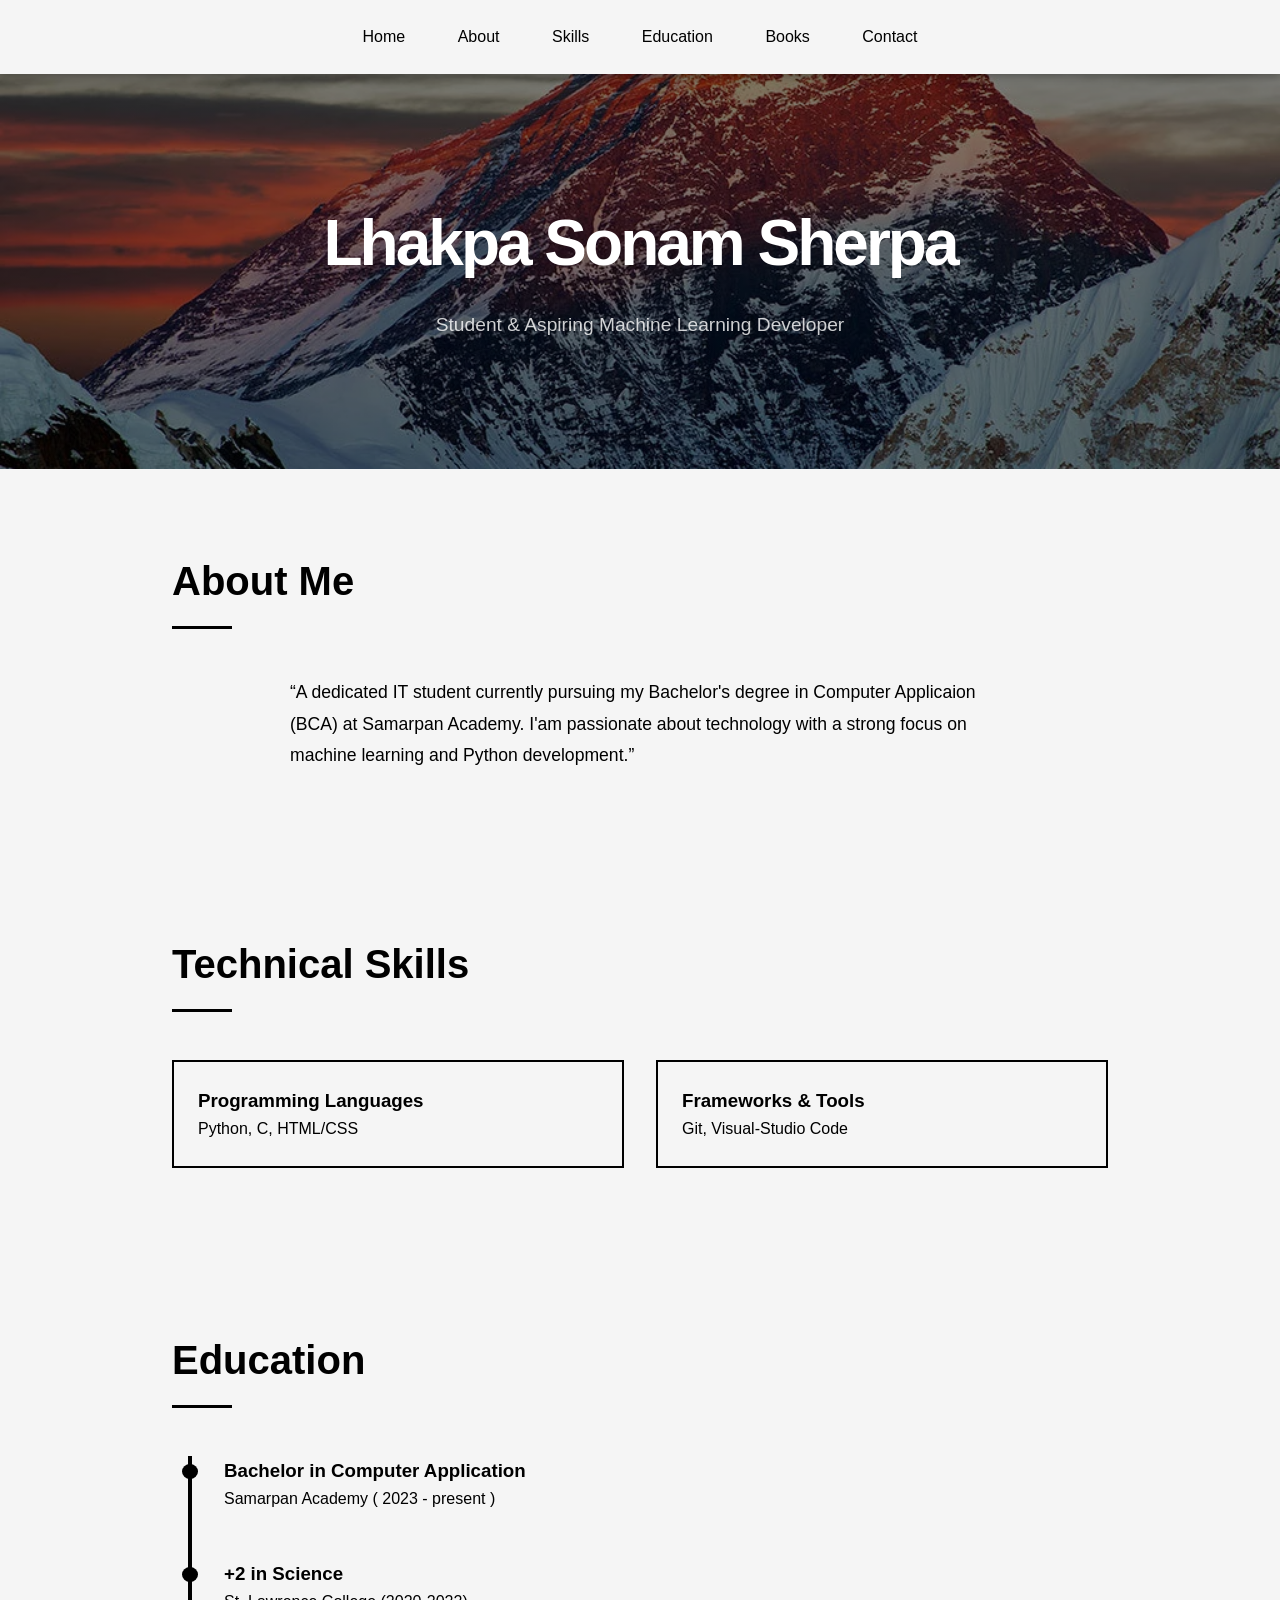
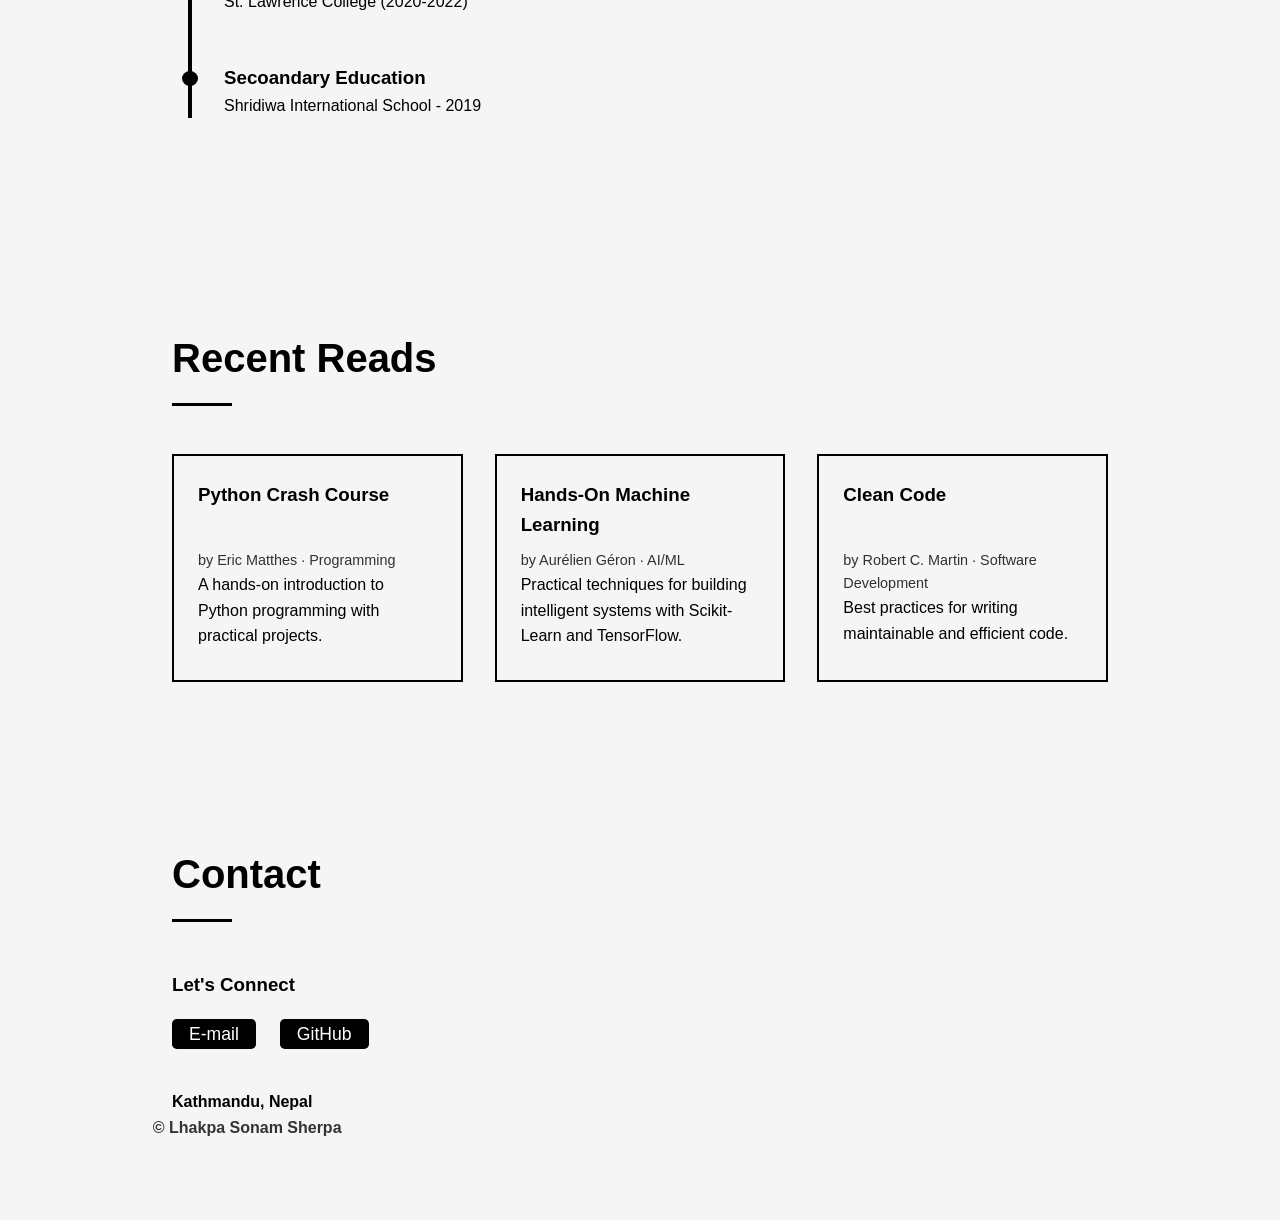
==== index.html @ a72ed304 "Update index.html" ====
<!DOCTYPE html>
<html lang="en">
<head>
    <meta charset="UTF-8">
    <meta name="viewport" content="width=device-width, initial-scale=1.0">
    <title>Lhakpa Sonam Sherpa | Portfolio</title>
    <link rel="stylesheet" href="style.css">
</head>
<body>
    <nav class="nav">
        <a href="#home">Home</a>
        <a href="#about">About</a>
        <a href="#skills">Skills</a>
        <a href="#education">Education</a>
        <a href="#books">Books</a>
        <a href="#contact">Contact</a>
    </nav>

    <section id="home" class="hero">
        <h1>Lhakpa Sonam Sherpa</h1>
        <p>Student & Aspiring Machine Learning Developer</p>
    </section>

    <section id="about" class="section">
        <h2>About Me</h2>
        <div class="about-content">
            <p><q>A dedicated IT student currently pursuing my Bachelor's degree in Computer Applicaion (BCA) at <a href="">Samarpan Academy</a>. 
                I'am passionate about technology with a strong focus on machine learning and Python development.</q></p>
        </div>
    </section>

    <section id="skills" class="section">
        <h2>Technical Skills</h2>
        <div class="skills-grid">
            <div class="skill-item">
                <h3>Programming Languages</h3>
                <p>Python, C, HTML/CSS</p>
            </div>
            <div class="skill-item">
                <h3>Frameworks & Tools</h3>
                <p>Git, Visual-Studio Code</p>
            </div>
        </div>
    </section>

    <section id="education" class="section">
        <h2>Education</h2>
        <div class="timeline">
            <div class="timeline-item">
                <h3>Bachelor in Computer Application</h3>
                <p>Samarpan Academy ( 2023 - present )</p>
            </div>
            <div class="timeline-item">
                <h3>+2 in Science</h3>
                <p>St. Lawrence College (2020-2022)</p>
            </div>
            <div class="timeline-item">
                <h3>Secoandary Education</h3>
                <p>Shridiwa International School - 2019</p>
            </div>
        </div>
    </section>
    <section id="books" class="section">
        <h2>Recent Reads</h2>
        <div class="books-grid">
            <div class="book-item">
                <div class="heading">
                    <h3>Python Crash Course</h3>
                </div>
                <p class="book-meta">by Eric Matthes · Programming</p>
                <p>A hands-on introduction to Python programming with practical projects.</p>
            </div>
            <div class="book-item">
                    <div class="heading">
                        <h3>Hands-On Machine Learning</h3>
                    </div>
                    <p class="book-meta">by Aurélien Géron · AI/ML</p>
                    <p>Practical techniques for building intelligent systems with Scikit-Learn and TensorFlow.</p>
            </div>
            <div class="book-item">
                    <div class="heading">
                        <h3>Clean Code</h3>
                    </div>
                    <p class="book-meta">by Robert C. Martin · Software Development</p>
                    <p>Best practices for writing maintainable and efficient code.</p>
            </div>
        </div>
    </section>    

    <section id="contact" class="section">
        <h2>Contact</h2>
        <h3>Let's Connect</h3>
        <div class="contact-info">
            <a href="mailto:soamsrp.653@gmail.com">E-mail</a>
            <a href="https://github.com/Lhakpa-Sonam-Sherpa" target="_blank">GitHub</a>
        </div>
        <p><b>Kathmandu, Nepal</b></p>
        
        <p class="copyright"><b>&copy Lhakpa Sonam Sherpa</b></p>
    </section>
</body>
</html>
---- style.css ----
* {
    margin: 0;
    padding: 0;
    box-sizing: border-box;
    font-family: 'Segoe UI', sans-serif;
}

html {
    scroll-behavior: smooth;
}

body {
    background: whitesmoke;
    color: black;
    line-height: 1.6;
}

/* Navigation */
.nav {
    position: fixed;
    top: 0;
    width: 100%;
    background: whitesmoke;
    padding: 1.5rem;
    text-align: center;
    box-shadow: 0 2px 8px rgba(0,0,0,0.3);
    z-index: 100;
}

.nav a {
    color: black;
    text-decoration: none;
    margin: 0 1.5rem;
    position: relative;
    font-weight: 500;
}

.nav a::after {
    content: '';
    position: absolute;
    width: 0;
    height: 2px;
    background: black;
    bottom: -5px;
    left: 0;
    transition: width 0.3s ease;
}

.nav a:hover::after {
    width: 100%;
}

/* Hero Section */
.hero {
    background-image: linear-gradient(rgba(0, 0, 0, 0.5), rgba(0, 0, 0, 0.5)), url("images/everestwithoutwatermark.webp");
    background-size: cover;
    background-repeat: no-repeat;
    background-position: center;
    color: white;
    text-shadow: 0 0 4px 2rem black;
    text-align: center;
    padding: 12rem 2rem 8rem;
    position: relative;
}

.hero h1 {
    font-size: 4rem;
    letter-spacing: -3px;
    margin-bottom: 1rem;
    animation: fadeIn 1s ease-out;
}

.hero p {
    font-size: 1.2rem;
    opacity: 0.8;
    
    max-width: 600px;
    margin: 0 auto;
}

/* Section Common Styles */
.section {
    padding: 5rem 2rem;
    max-width: 1000px;
    margin: 0 auto;
}

.section h2 {
    font-size: 2.5rem;
    margin-bottom: 3rem;
    position: relative;
    padding-bottom: 1rem;
}

.section h2::after {
    content: '';
    position: absolute;
    width: 60px;
    height: 3px;
    background: black;
    bottom: 0;
    left: 0;
}

/* About Section */
.about-content {
    display: grid;
    place-items: center;
    font-size: 1.1rem;
    line-height: 1.8;
    max-width: 100%;
}

.about-content p{
    text-align: left;
    max-width: 700px;
}
.about-content a{
    text-decoration: none;
    font-size: 1.2erm;
    color: black;
    transition: color .4s ease-in;
}
.about-content a:hover{
    text-decoration: underline;
    color: red;
}
.about-content a:active{
    color: brown;
    font-size: 1rem;
    font-weight: bold;
}

/* Skills Grid */
.skills-grid {
    display: grid;
    grid-template-columns: repeat(auto-fit, minmax(250px, 1fr));
    gap: 2rem;
    margin-top: 2rem;
}

.skill-item {
    padding: 1.5rem;
    border: 2px solid black;
    transition: transform 0.3s ease;
}

.skill-item:hover {
    transform: translateY(-5px);
}

/* Education Timeline */
.timeline {
    border-left: 4px solid black;
    padding-left: 2rem;
    margin-left: 1rem;
}

.timeline-item {
    margin-bottom: 3rem;
    position: relative;
}

.timeline-item::before {
    content: '';
    position: absolute;
    width: 16px;
    height: 15px;
    background: black;
    left: -2.6rem;
    top: 0.5rem;
    border-radius: 50%;
}
/* Books Section */
.books-grid {
    display: grid;
    grid-template-columns: repeat(auto-fit, minmax(280px, 1fr));
    gap: 2rem;
    margin-top: 2rem;
}

.book-item {
    text-align: left;
    padding: 1.5rem;
    border: 2px solid black;
    position: relative;
    transition: transform 0.3s ease;
}

.book-item:hover {
    transform: translateY(-5px);
}
.book-item .heading{
    height: 30%;
    display: block;
}

.book-meta {
    margin-top: 1rem;
    font-size: 0.9rem;
    opacity: 0.8;
}


/* Contact Section */        /* Contact Section */
.contact{
    display: flex;
    justify-content: space-between;
    align-items: center;
}
        .contact-info {
            margin: 1.2rem 0 2rem 0;
            display: flex;
            align-items: flex-start;
            gap: 1.5rem;
            font-size: 1.1rem;
        }

        .contact-info a {
            display: inline-block;
            text-decoration: none;
            display: block;
            background-color: black;
            color: white;
            position: relative;
            margin-bottom: .5rem;
            padding: 0 1rem;
            border: .1rem solid transparent;
            border-radius: .3rem;
            /* transition: all .8s ease-in; */
            transition: color .5s ease;
            transition: background-color .1s linear;
            transition: border .8s ease;
        }

        .contact-info a:hover{
            background-color: white;
            color: black;
            border: .1rem solid black;
        }

        .copyright{
            color: #333;
            margin-left: -1.2rem;
        }   
/* Animations */
@keyframes fadeIn {
    from { opacity: 0; transform: translateY(20px); }
    to { opacity: 1; transform: translateY(0); }
}

/* Responsive Design */
@media (max-width: 768px) {
    .hero h1 {
        font-size: 2.5rem;
    }
    
    .nav a {
        margin: 0 0.8rem;
        font-size: 0.9rem;
    }

    .section {
        padding: 3rem 1.5rem;
    }

    .skills-grid {
        grid-template-columns: 1fr;
    }
}
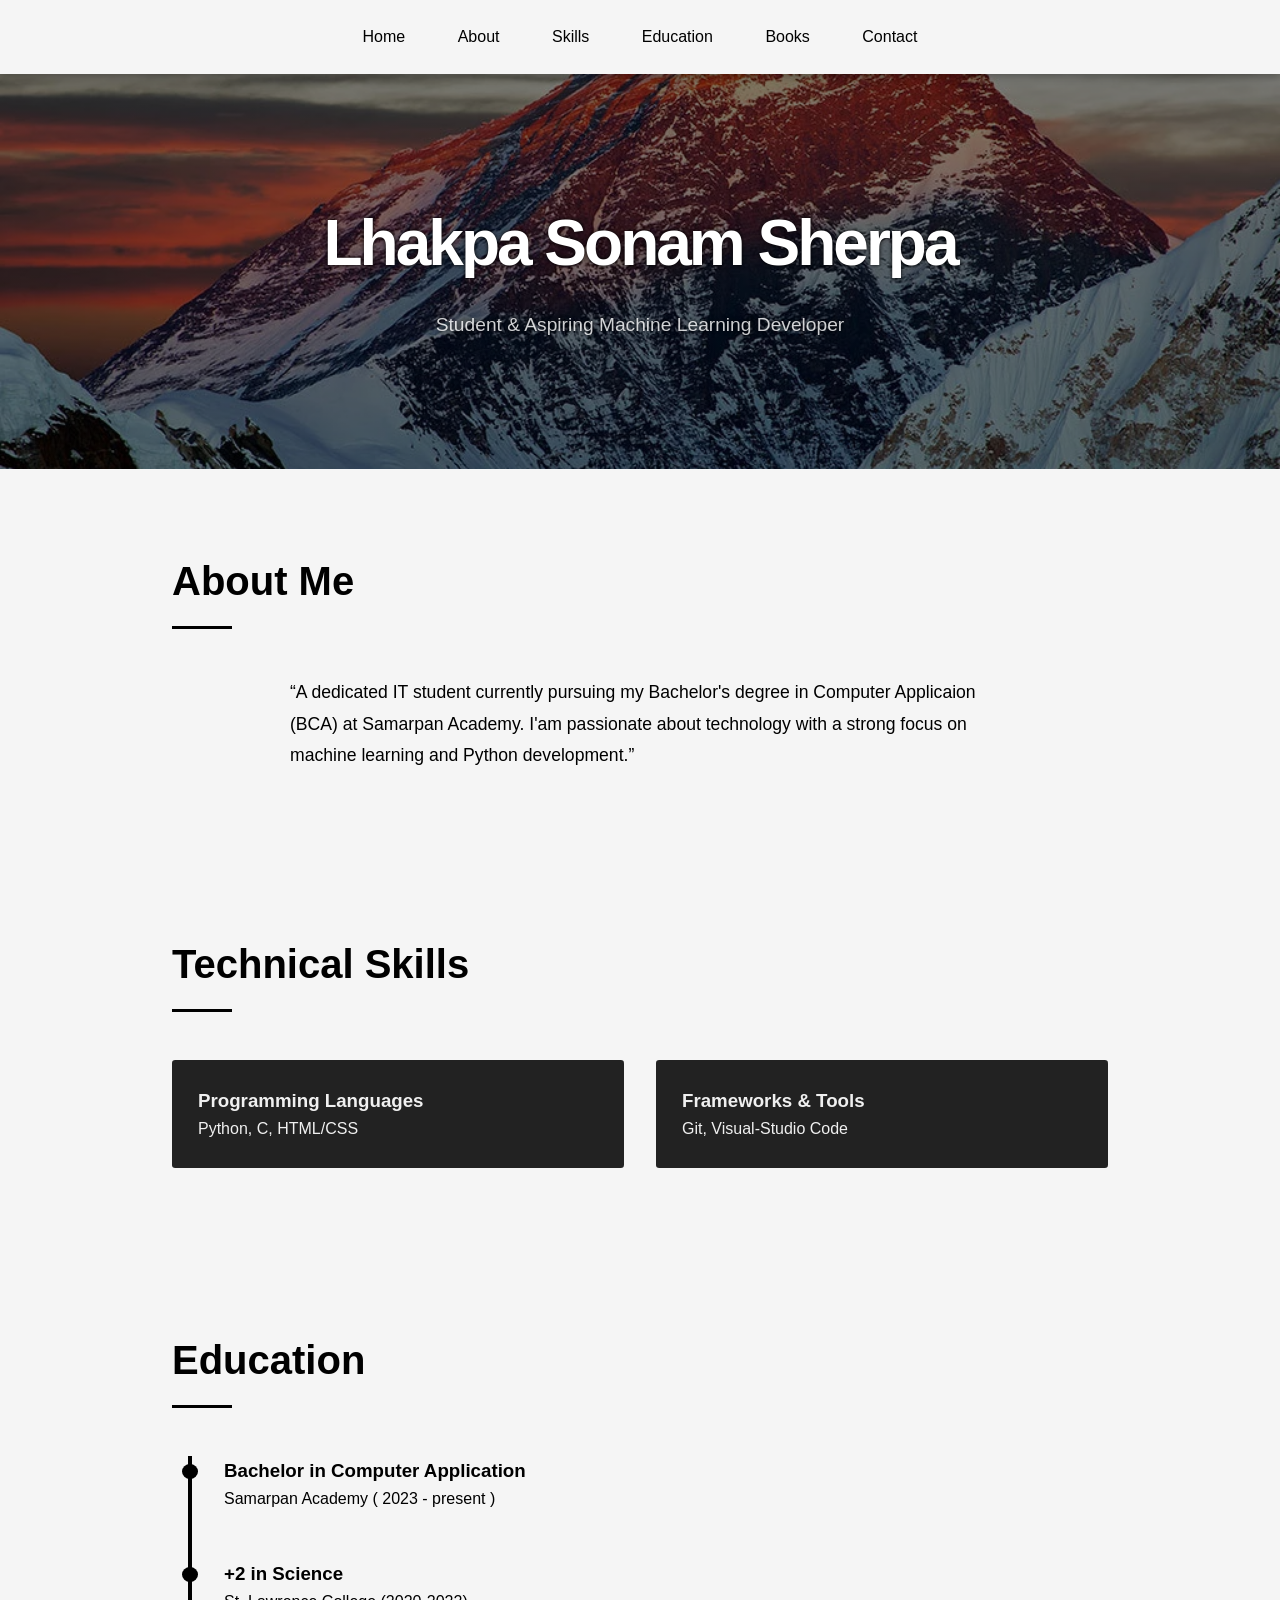
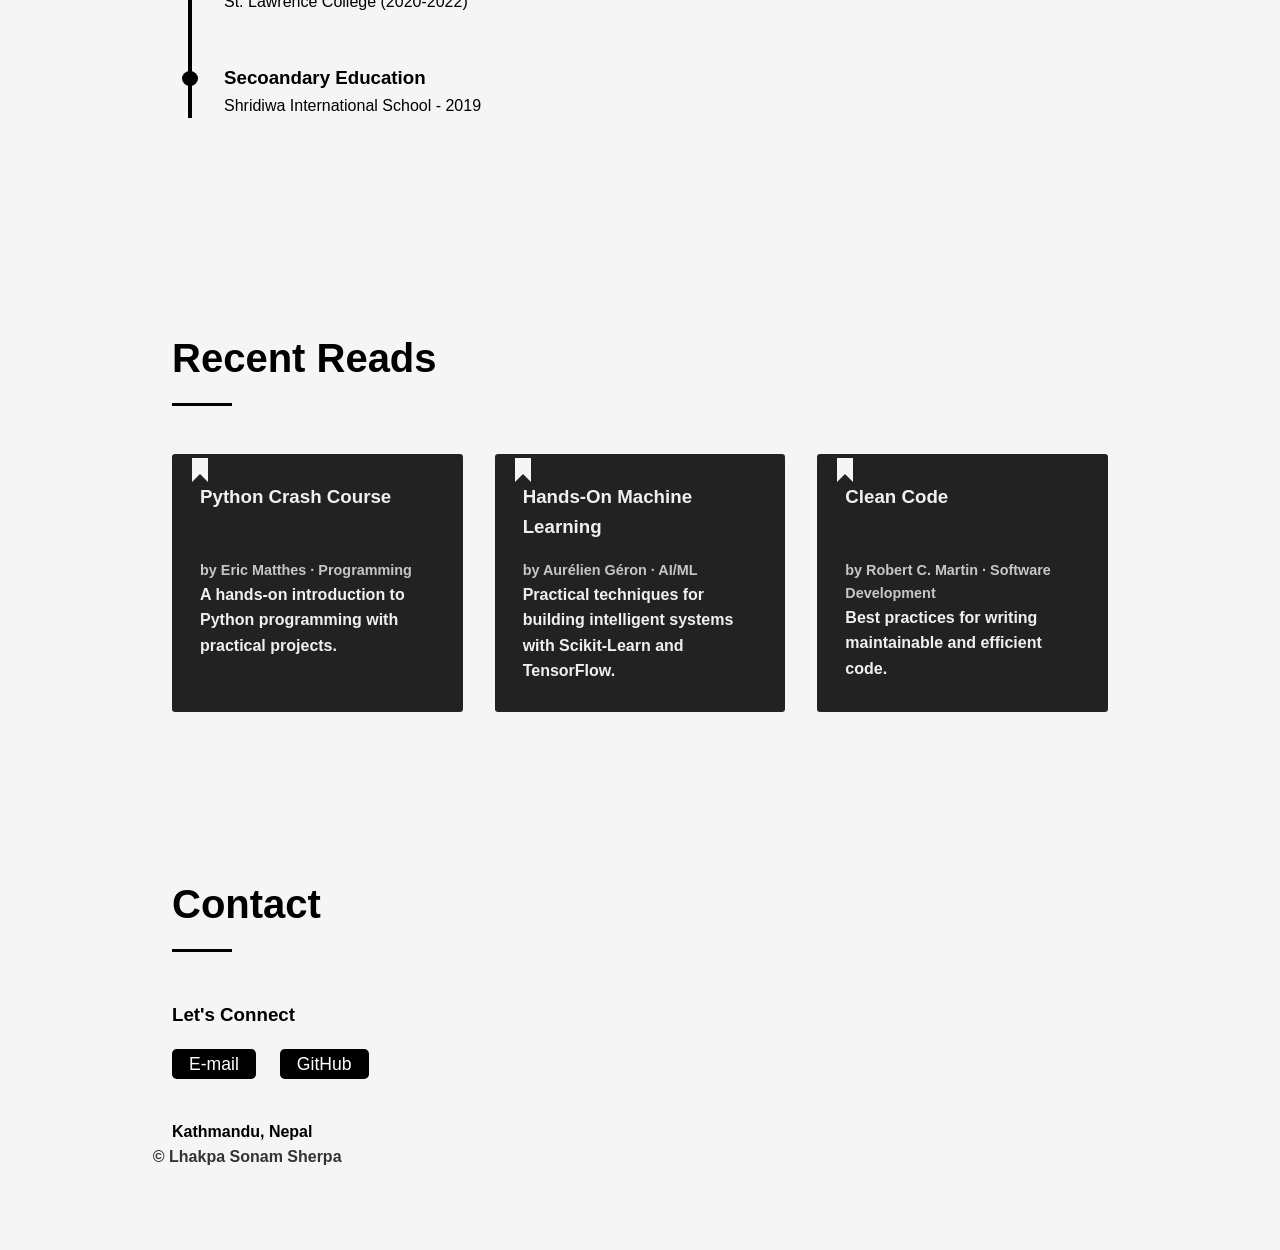
==== commit a3a51dce: "Update index.html suggestion testing of ?v=1 in css/js links for force browser to load latest versio" ====
--- a/index.html
+++ b/index.html
@@ -2,9 +2,9 @@
 <html lang="en">
 <head>
     <meta charset="UTF-8">
-    <meta name="viewport" content="width=device-width, initial-scale=1.0">
+    <meta name="viewport" content="width=device-width,  initial-scale=1.0">
     <title>Lhakpa Sonam Sherpa | Portfolio</title>
-    <link rel="stylesheet" href="style.css">
+    <link rel="stylesheet" href="style.css?v=1">
 </head>
 <body>
     <nav class="nav">
@@ -98,5 +98,7 @@
         
         <p class="copyright"><b>&copy Lhakpa Sonam Sherpa</b></p>
     </section>
+    <footer >
+    </footer>
 </body>
 </html>
--- a/style.css
+++ b/style.css
@@ -58,7 +58,7 @@
     background-repeat: no-repeat;
     background-position: center;
     color: white;
-    text-shadow: 0 0 4px 2rem black;
+    text-shadow: 0 0 4px black;
     text-align: center;
     padding: 12rem 2rem 8rem;
     position: relative;
@@ -127,7 +127,7 @@
     color: red;
 }
 .about-content a:active{
-    color: brown;
+    color: red;
     font-size: 1rem;
     font-weight: bold;
 }
@@ -142,7 +142,10 @@
 
 .skill-item {
     padding: 1.5rem;
-    border: 2px solid black;
+    border: 2px solid transparent;
+    background-color: #222;
+    color: #f0f0f0;
+    border-radius: .2rem;
     transition: transform 0.3s ease;
 }
 
@@ -178,22 +181,44 @@
     grid-template-columns: repeat(auto-fit, minmax(280px, 1fr));
     gap: 2rem;
     margin-top: 2rem;
-}
+
+}
+
+
 
 .book-item {
+    color: #f0f0f0;
+    background-color: #222;
+    padding: 1.5rem;
     text-align: left;
-    padding: 1.5rem;
-    border: 2px solid black;
-    position: relative;
-    transition: transform 0.3s ease;
-}
-
+    position: relative;
+    background-size: cover;
+    background-repeat: no-repeat;
+    background-position: center;
+    border: 4px solid transparent;
+    border-radius: .2rem;
+    transition: transform, 0.5s ease;
+}
+.book-item::after{
+    content: "";
+    position: absolute;
+    left: 1rem;
+    top: 0;
+    border-top: 1rem solid whitesmoke;
+    border-right: .5rem solid whitesmoke;
+    border-bottom: .5rem solid #222;
+    border-left: .5rem solid whitesmoke;
+
+}
 .book-item:hover {
     transform: translateY(-5px);
 }
 .book-item .heading{
     height: 30%;
     display: block;
+}
+.book-item p{
+    font-weight: bold;
 }
 
 .book-meta {
@@ -255,17 +280,14 @@
     .hero h1 {
         font-size: 2.5rem;
     }
-    
-    .nav a {
-        margin: 0 0.8rem;
-        font-size: 0.9rem;
-    }
-
-    .section {
-        padding: 3rem 1.5rem;
-    }
-
-    .skills-grid {
+    .skills-grid, .books-grid {
         grid-template-columns: 1fr;
     }
-}
+        .nav a {
+        margin: 0 0.5rem;
+        font-size: 0.8rem;
+    }
+        .section {
+        padding: 2rem 1rem;
+    }
+}
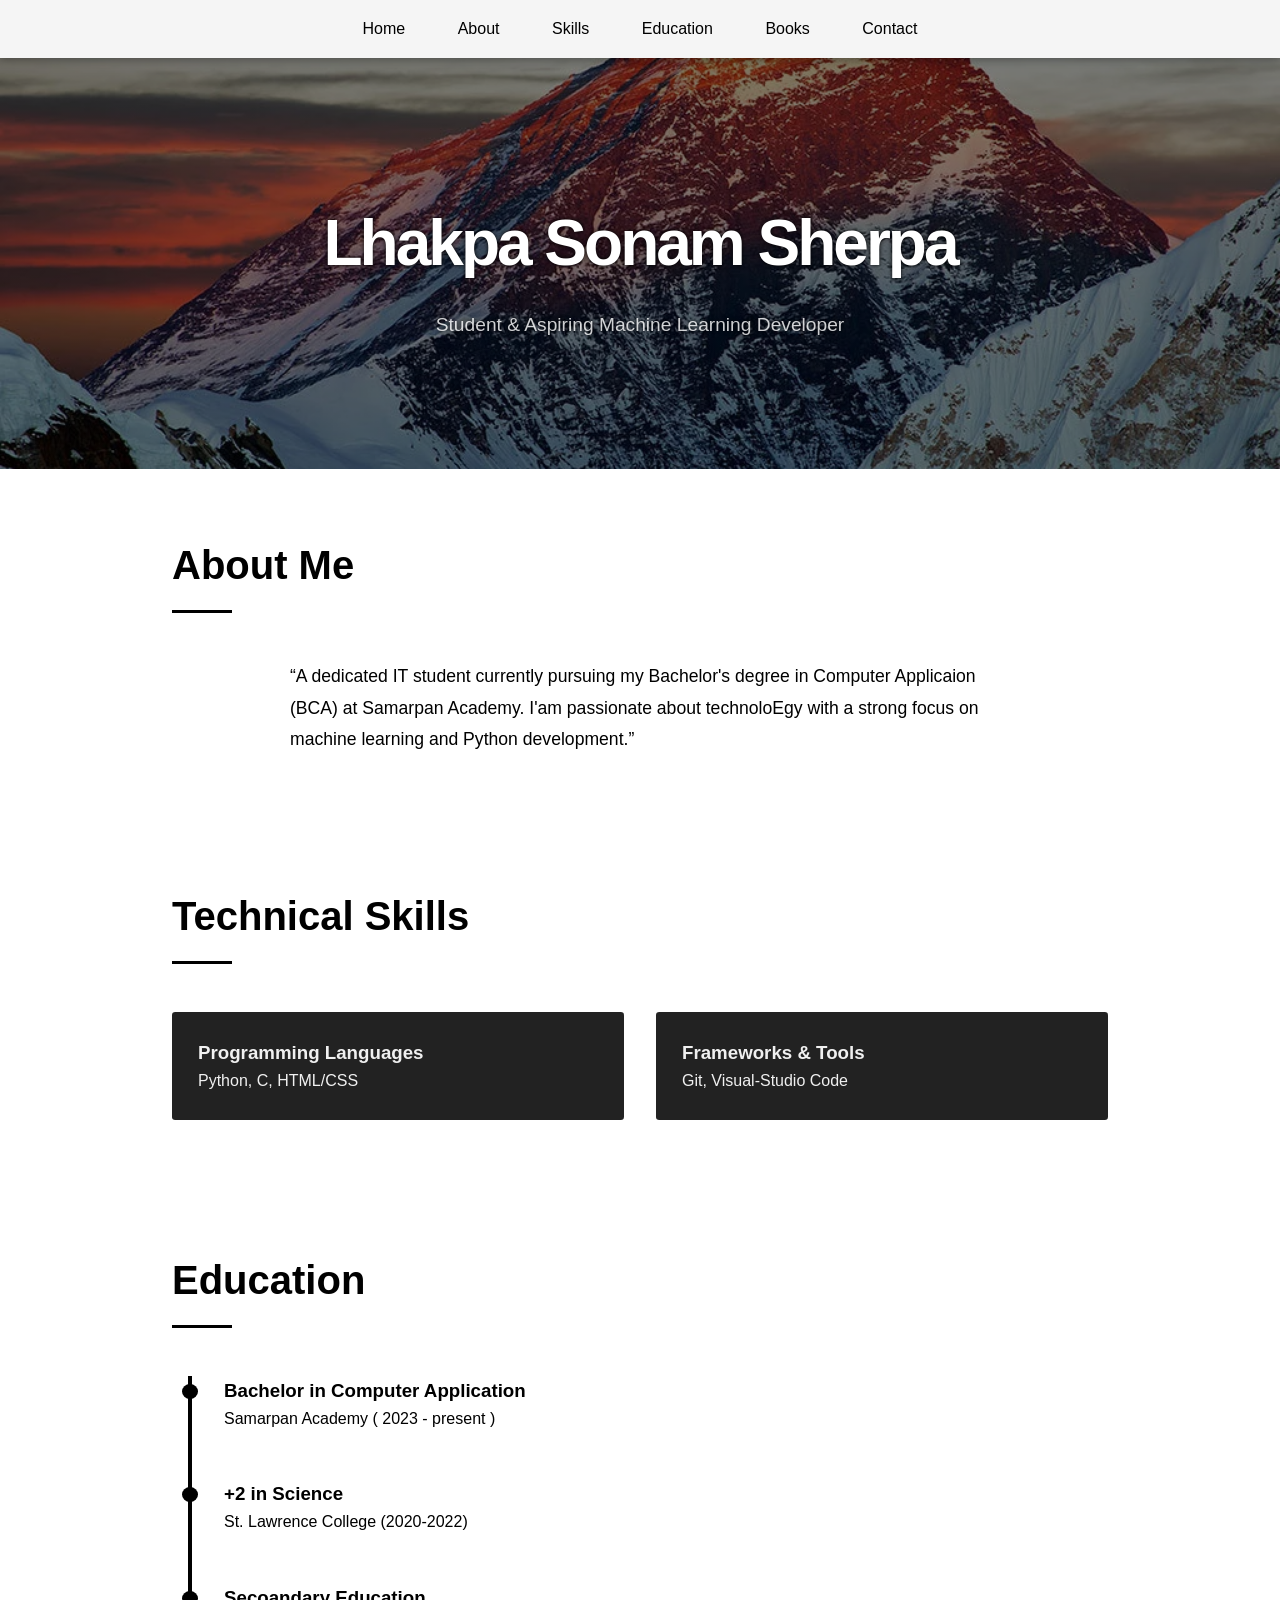
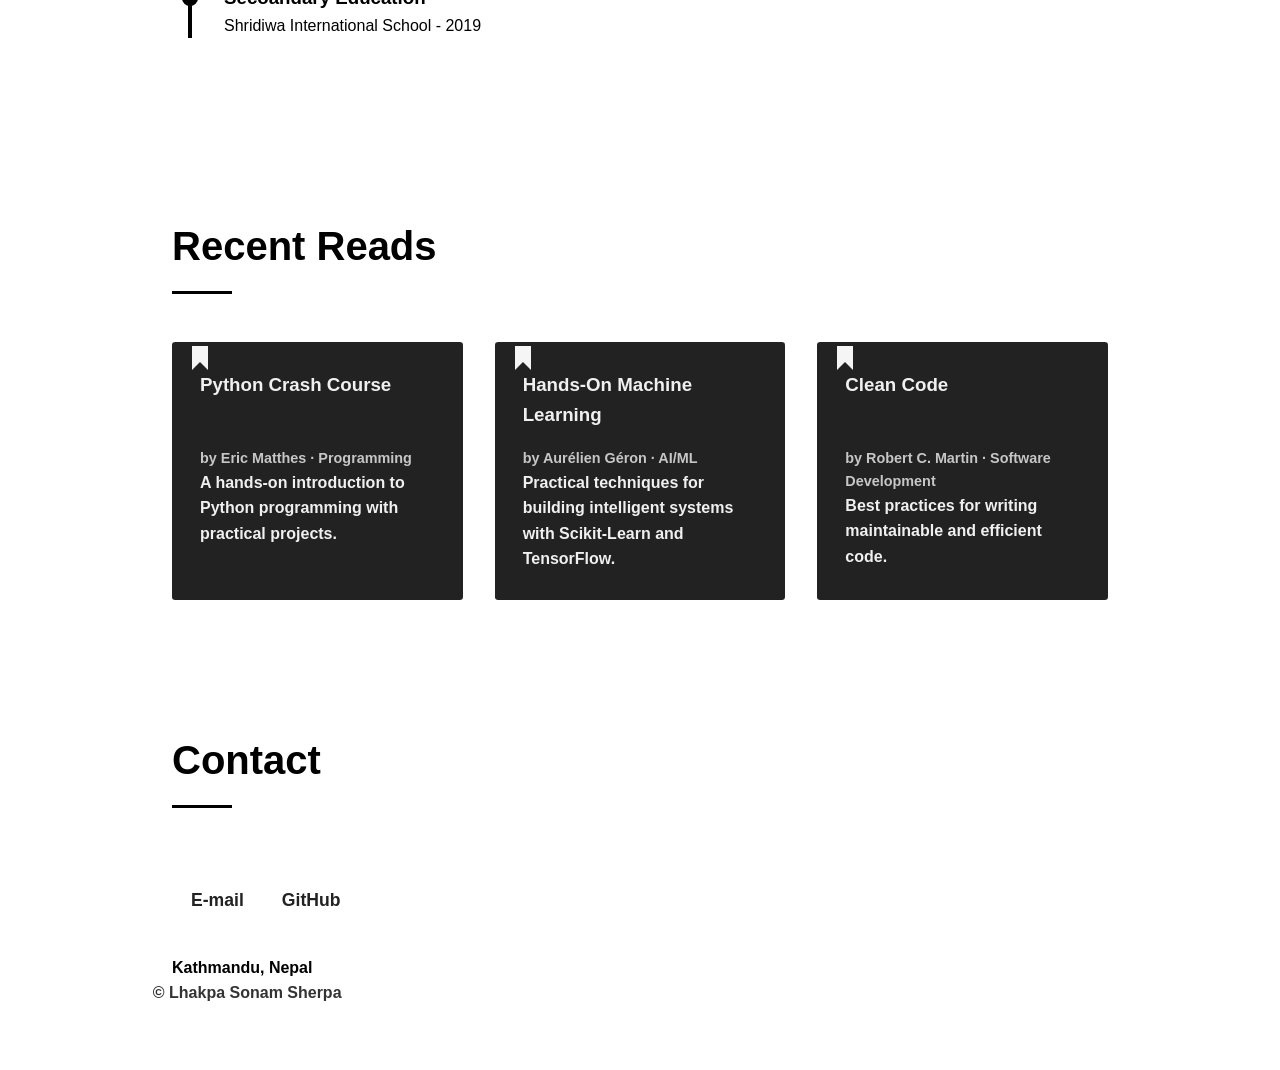
==== commit 8b5b9ab7: "Update index.html added some essential metatags for better search results and SEO reaasons" ====
--- a/index.html
+++ b/index.html
@@ -2,9 +2,16 @@
 <html lang="en">
 <head>
     <meta charset="UTF-8">
-    <meta name="viewport" content="width=device-width,  initial-scale=1.0">
+    <meta name="viewport" content="width=device-width, initial-scale=1.0">
     <title>Lhakpa Sonam Sherpa | Portfolio</title>
-    <link rel="stylesheet" href="style.css?v=1">
+    <meta name="description" content="A minimal portfolio design.">
+    <meta name="robots" content="index,follow">
+    <meta name="author" content="Lhakpa Sonam Sherpa">
+    <meta name="copyright" content="2025 Lhakpa Sonam Sherpa">
+    <meta name="keywords" content="portfolio, web developer, css animation, simple design, minima design, frontend developer">
+    <meta name="rating" content="general">
+    <meta name="distribution" content="global">
+    <link rel="stylesheet" href="style.css">
 </head>
 <body>
     <nav class="nav">
@@ -24,8 +31,8 @@
     <section id="about" class="section">
         <h2>About Me</h2>
         <div class="about-content">
-            <p><q>A dedicated IT student currently pursuing my Bachelor's degree in Computer Applicaion (BCA) at <a href="">Samarpan Academy</a>. 
-                I'am passionate about technology with a strong focus on machine learning and Python development.</q></p>
+            <p><q>A dedicated IT student currently pursuing my Bachelor's degree in Computer Applicaion (BCA) at <a href="https://www.tuicms.edu.np/">Samarpan Academy</a>. 
+                I'am passionate about technoloEgy with a strong focus on machine learning and Python development.</q></p>
         </div>
     </section>
 
@@ -89,16 +96,13 @@
 
     <section id="contact" class="section">
         <h2>Contact</h2>
-        <h3>Let's Connect</h3>
         <div class="contact-info">
             <a href="mailto:soamsrp.653@gmail.com">E-mail</a>
-            <a href="https://github.com/Lhakpa-Sonam-Sherpa" target="_blank">GitHub</a>
+            <a href="https://github.com/Lhakpa-Sonam-Sherpa">GitHub</a>
         </div>
         <p><b>Kathmandu, Nepal</b></p>
         
         <p class="copyright"><b>&copy Lhakpa Sonam Sherpa</b></p>
     </section>
-    <footer >
-    </footer>
 </body>
 </html>
--- a/style.css
+++ b/style.css
@@ -11,7 +11,7 @@
 }
 
 body {
-    background: whitesmoke;
+    background: white;
     color: black;
     line-height: 1.6;
 }
@@ -22,7 +22,7 @@
     top: 0;
     width: 100%;
     background: whitesmoke;
-    padding: 1.5rem;
+    padding: 1rem 0;
     text-align: center;
     box-shadow: 0 2px 8px rgba(0,0,0,0.3);
     z-index: 100;
@@ -41,10 +41,10 @@
     position: absolute;
     width: 0;
     height: 2px;
-    background: black;
     bottom: -5px;
     left: 0;
-    transition: width 0.3s ease;
+    background-image: linear-gradient(90deg in oklab, blue, red);
+    transition: width 0.5s linear;
 }
 
 .nav a:hover::after {
@@ -81,7 +81,7 @@
 
 /* Section Common Styles */
 .section {
-    padding: 5rem 2rem;
+    padding: 4rem 2rem;
     max-width: 1000px;
     margin: 0 auto;
 }
@@ -116,6 +116,7 @@
     text-align: left;
     max-width: 700px;
 }
+
 .about-content a{
     text-decoration: none;
     font-size: 1.2erm;
@@ -229,42 +230,38 @@
 
 
 /* Contact Section */        /* Contact Section */
-.contact{
+#contact{
+    width: 100%;
     display: flex;
-    justify-content: space-between;
-    align-items: center;
-}
+    flex-direction: column;
+    justify-content: flex-start;
+}
+
         .contact-info {
             margin: 1.2rem 0 2rem 0;
             display: flex;
             align-items: flex-start;
-            gap: 1.5rem;
             font-size: 1.1rem;
         }
 
-        .contact-info a {
-            display: inline-block;
+        .contact-info a{
+            color: #222;
+            margin: 10px;
+            padding: 0 .5rem;
+            font-weight: bold;
+            text-align: center;
+            margin-bottom: .5rem;
             text-decoration: none;
-            display: block;
-            background-color: black;
-            color: white;
-            position: relative;
-            margin-bottom: .5rem;
-            padding: 0 1rem;
+            border-radius: .5rem;
             border: .1rem solid transparent;
-            border-radius: .3rem;
-            /* transition: all .8s ease-in; */
-            transition: color .5s ease;
-            transition: background-color .1s linear;
-            transition: border .8s ease;
+            transition: border.7s;
         }
-
-        .contact-info a:hover{
-            background-color: white;
-            color: black;
+        .contact-info a:hover:after{
+            opacity: 1;
+        }
+        .contact-info a:hover{ 
             border: .1rem solid black;
         }
-
         .copyright{
             color: #333;
             margin-left: -1.2rem;
@@ -280,14 +277,33 @@
     .hero h1 {
         font-size: 2.5rem;
     }
+    
+    .nav a {
+        margin: 0 0.8rem;
+        font-size: 0.9rem;
+    }
+
+    .section {
+        padding: 3rem 1.5rem;
+    }
+
+    .skills-grid {
+        grid-template-columns: 1fr;
+    }
+}
+@media (max-width: 768px) {
+    .nav a {
+        margin: 0 0.5rem;
+        font-size: 0.8rem;
+    }
+}
+@media (max-width: 768px) {
     .skills-grid, .books-grid {
         grid-template-columns: 1fr;
     }
-        .nav a {
-        margin: 0 0.5rem;
-        font-size: 0.8rem;
-    }
-        .section {
+}
+@media (max-width: 768px) {
+    .section {
         padding: 2rem 1rem;
     }
 }
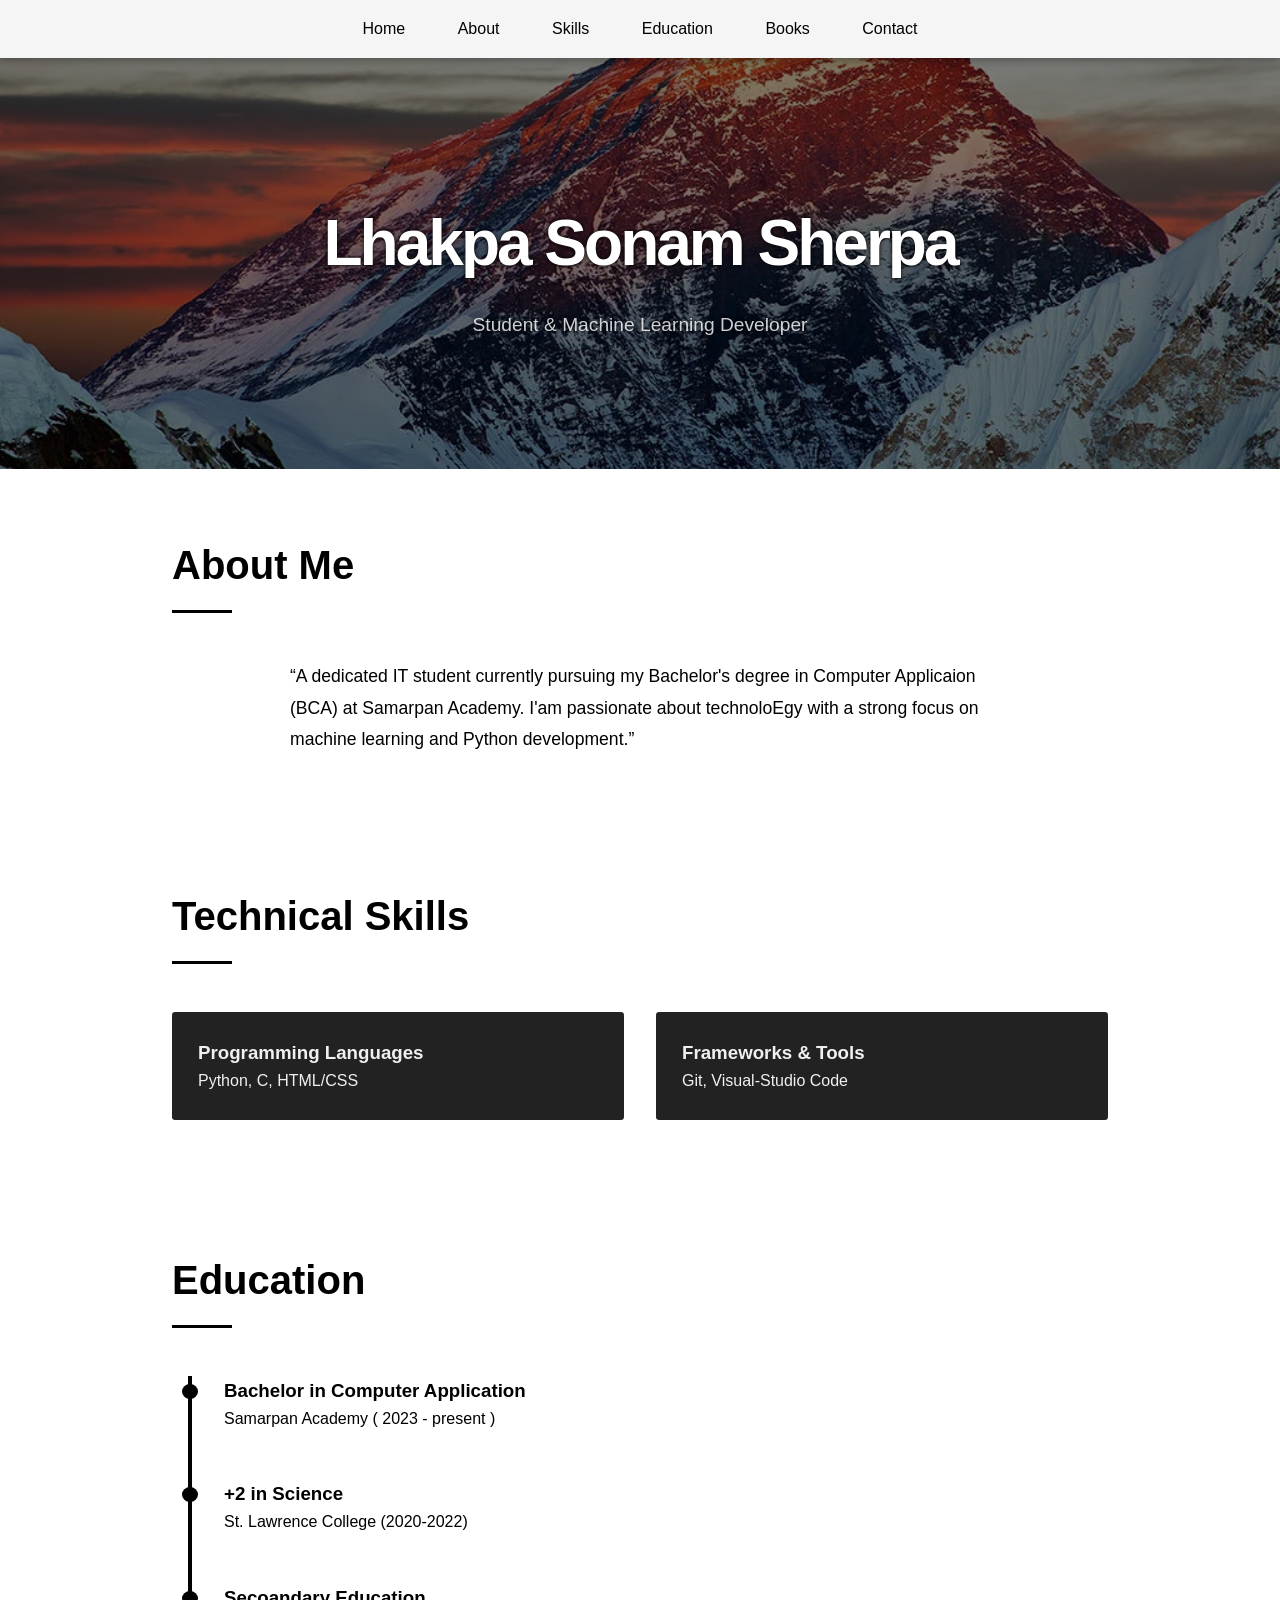
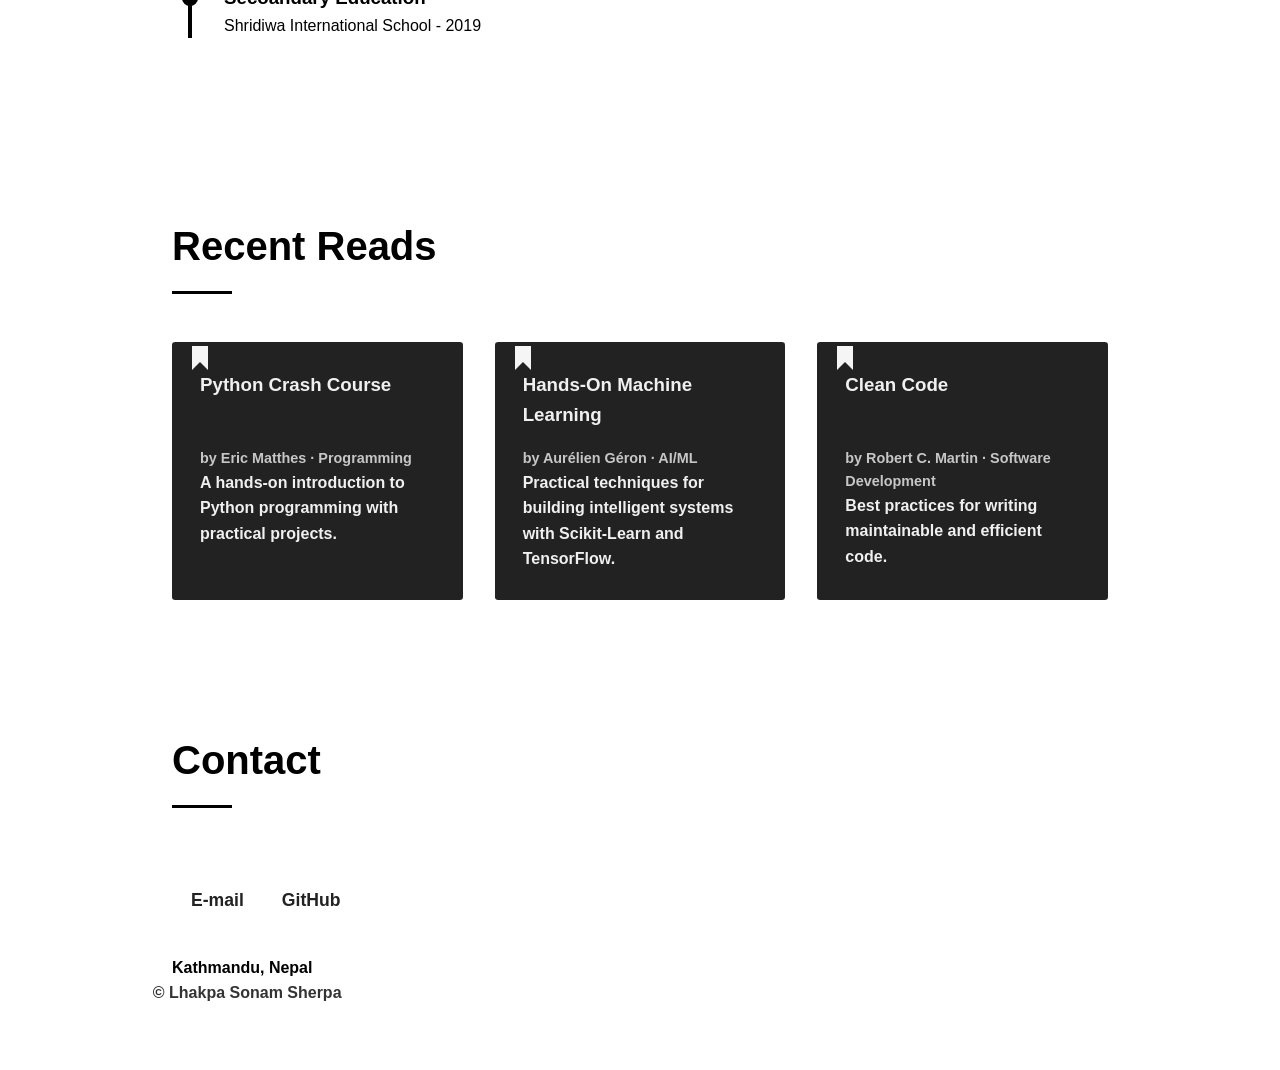
==== commit f443e441: "Update index.html" ====
--- a/index.html
+++ b/index.html
@@ -25,7 +25,7 @@
 
     <section id="home" class="hero">
         <h1>Lhakpa Sonam Sherpa</h1>
-        <p>Student & Aspiring Machine Learning Developer</p>
+        <p>Student & Machine Learning Developer</p>
     </section>
 
     <section id="about" class="section">
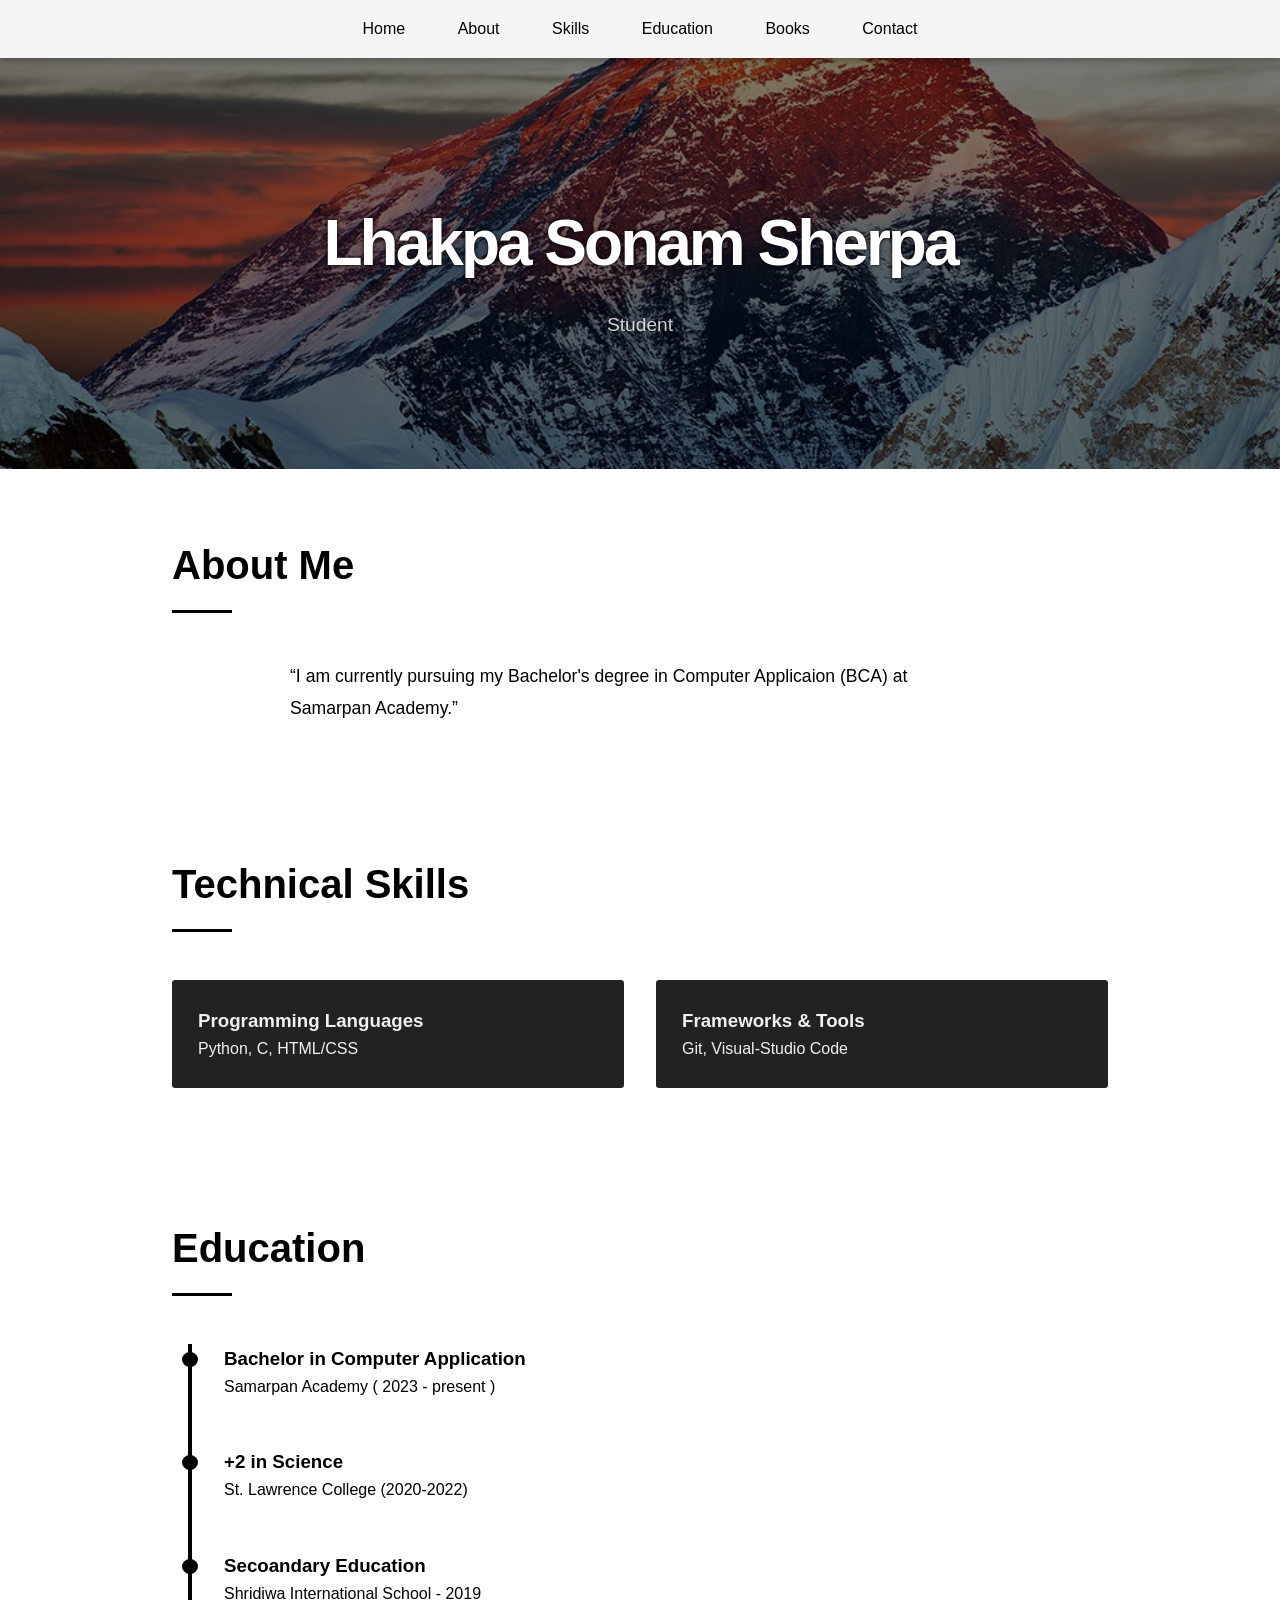
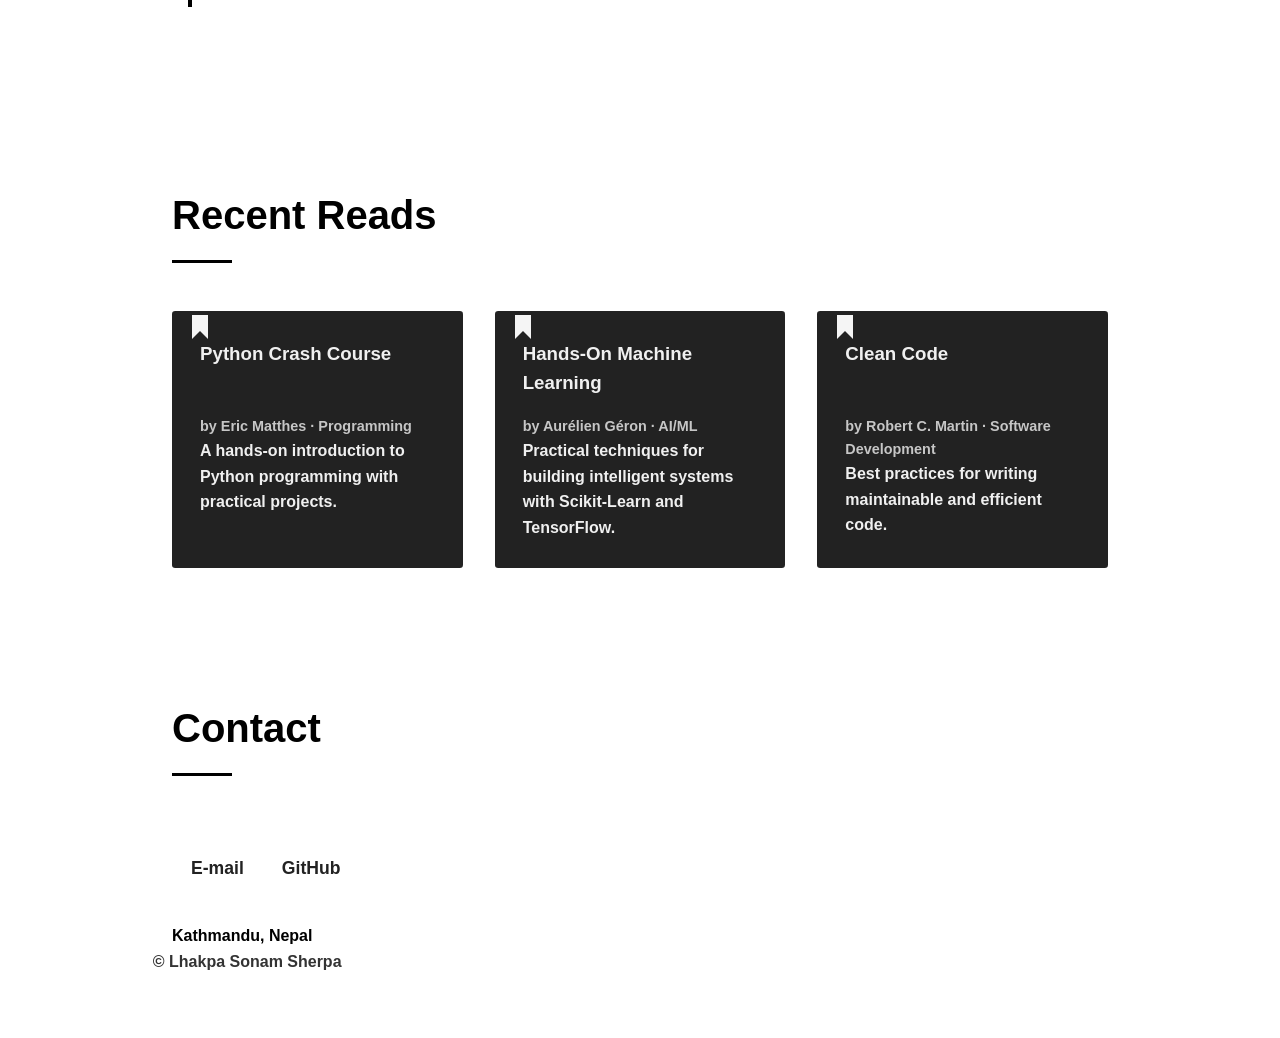
==== commit 1eda5730: "Fix and enhance portfolio content Corrected & improved content in the portfolio." ====
--- a/index.html
+++ b/index.html
@@ -25,14 +25,13 @@
 
     <section id="home" class="hero">
         <h1>Lhakpa Sonam Sherpa</h1>
-        <p>Student & Machine Learning Developer</p>
+        <p>Student</p>
     </section>
 
     <section id="about" class="section">
         <h2>About Me</h2>
         <div class="about-content">
-            <p><q>A dedicated IT student currently pursuing my Bachelor's degree in Computer Applicaion (BCA) at <a href="https://www.tuicms.edu.np/">Samarpan Academy</a>. 
-                I'am passionate about technoloEgy with a strong focus on machine learning and Python development.</q></p>
+            <p><q>I am currently pursuing my Bachelor's degree in Computer Applicaion (BCA) at <a href="https://www.tuicms.edu.np/">Samarpan Academy</a>.</q></p>
         </div>
     </section>
 
@@ -106,3 +105,4 @@
     </section>
 </body>
 </html>
+
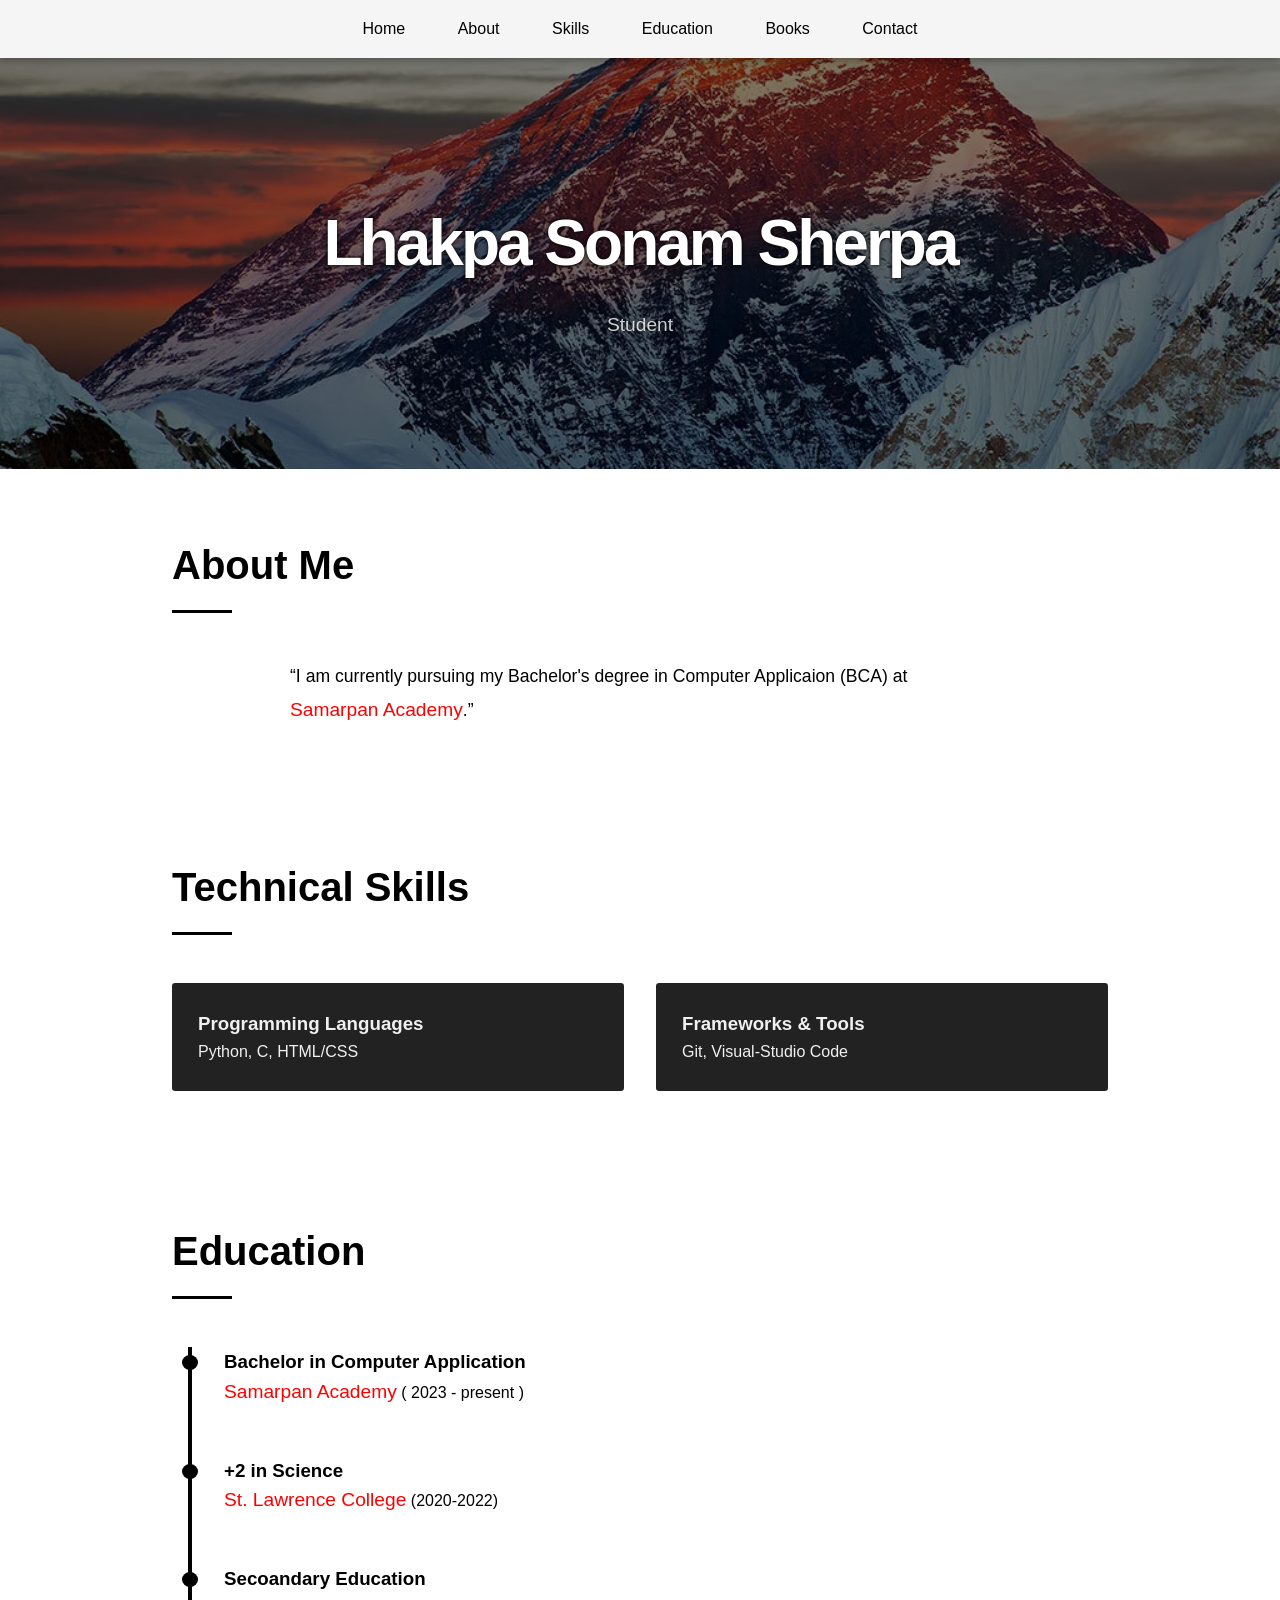
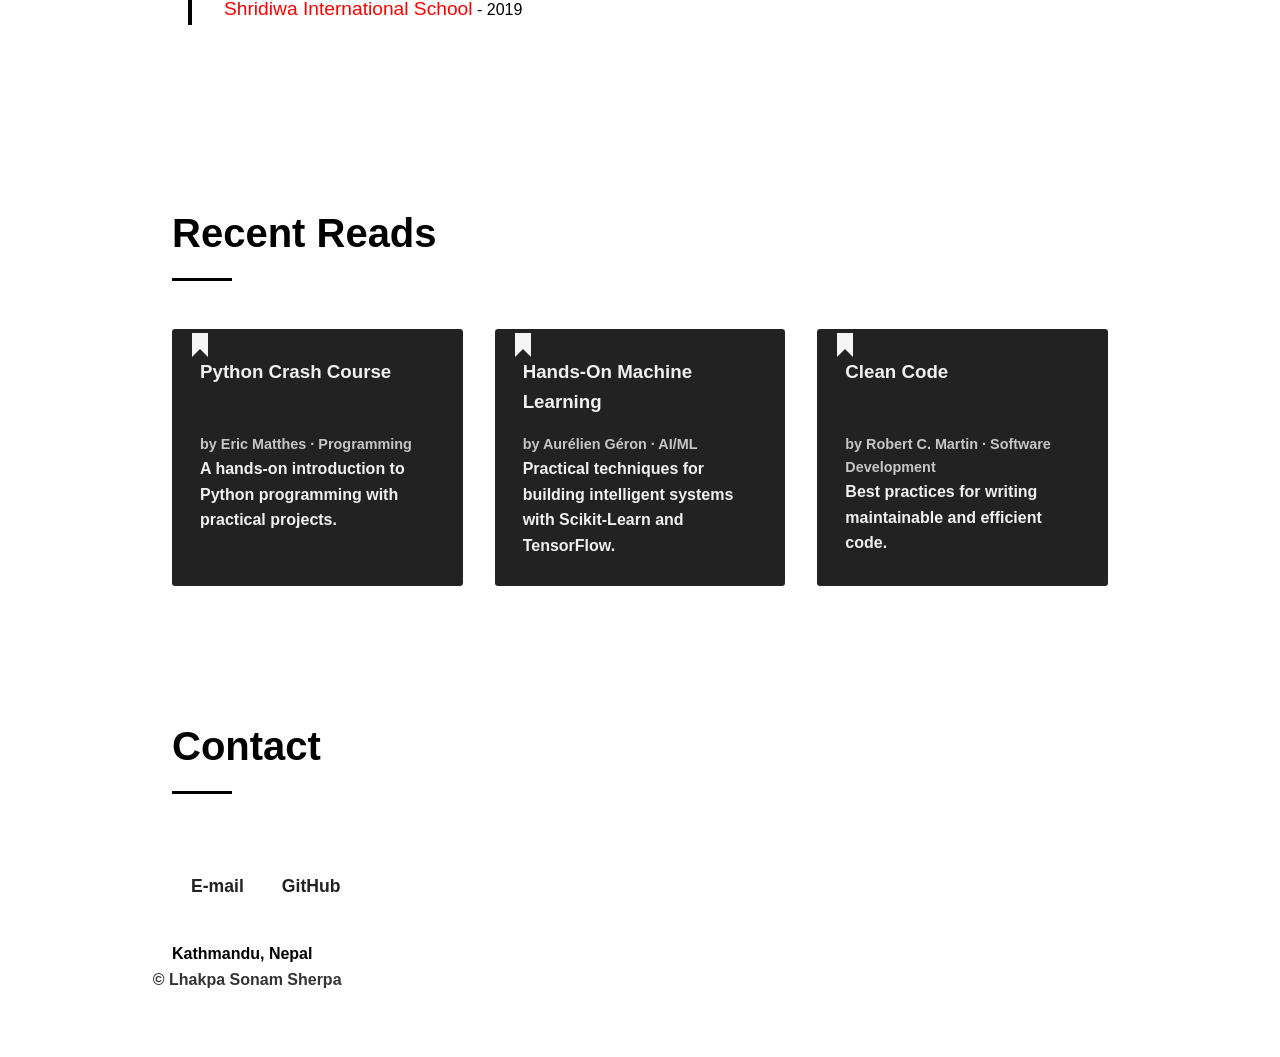
==== commit 585b4826: "updated educational institution links" ====
--- a/index.html
+++ b/index.html
@@ -54,15 +54,15 @@
         <div class="timeline">
             <div class="timeline-item">
                 <h3>Bachelor in Computer Application</h3>
-                <p>Samarpan Academy ( 2023 - present )</p>
+                <p><a href="https://www.tuicms.edu.np/">Samarpan Academy</a> ( 2023 - present )</p>
             </div>
             <div class="timeline-item">
                 <h3>+2 in Science</h3>
-                <p>St. Lawrence College (2020-2022)</p>
+                <p><a href="https://www.stlawrence.edu.np/">St. Lawrence College</a> (2020-2022)</p>
             </div>
             <div class="timeline-item">
                 <h3>Secoandary Education</h3>
-                <p>Shridiwa International School - 2019</p>
+                <p><a href="#education">Shridiwa International School</a> - 2019</p>
             </div>
         </div>
     </section>
--- a/style.css
+++ b/style.css
@@ -118,19 +118,14 @@
 }
 
 .about-content a{
-    text-decoration: none;
-    font-size: 1.2erm;
-    color: black;
-    transition: color .4s ease-in;
+    text-decoration: underline;
+    text-decoration-color: transparent;
+    font-size: 1.2rem;
+    color: red;
+    transition: text-decoration .2s ease-in;
 }
 .about-content a:hover{
-    text-decoration: underline;
-    color: red;
-}
-.about-content a:active{
-    color: red;
-    font-size: 1rem;
-    font-weight: bold;
+    text-decoration-color: red;
 }
 
 /* Skills Grid */
@@ -159,11 +154,6 @@
     border-left: 4px solid black;
     padding-left: 2rem;
     margin-left: 1rem;
-}
-
-.timeline-item {
-    margin-bottom: 3rem;
-    position: relative;
 }
 
 .timeline-item::before {
@@ -176,6 +166,23 @@
     top: 0.5rem;
     border-radius: 50%;
 }
+
+.timeline-item {
+    margin-bottom: 3rem;
+    position: relative;
+}
+
+.timeline-item a{
+    text-decoration: underline;
+    text-decoration-color: transparent;
+    font-size: 1.2rem;
+    color: red;
+    transition: text-decoration .2s ease-in;
+}
+.timeline-item a:hover{
+    text-decoration-color: red;
+}
+
 /* Books Section */
 .books-grid {
     display: grid;
@@ -307,3 +314,4 @@
         padding: 2rem 1rem;
     }
 }
+
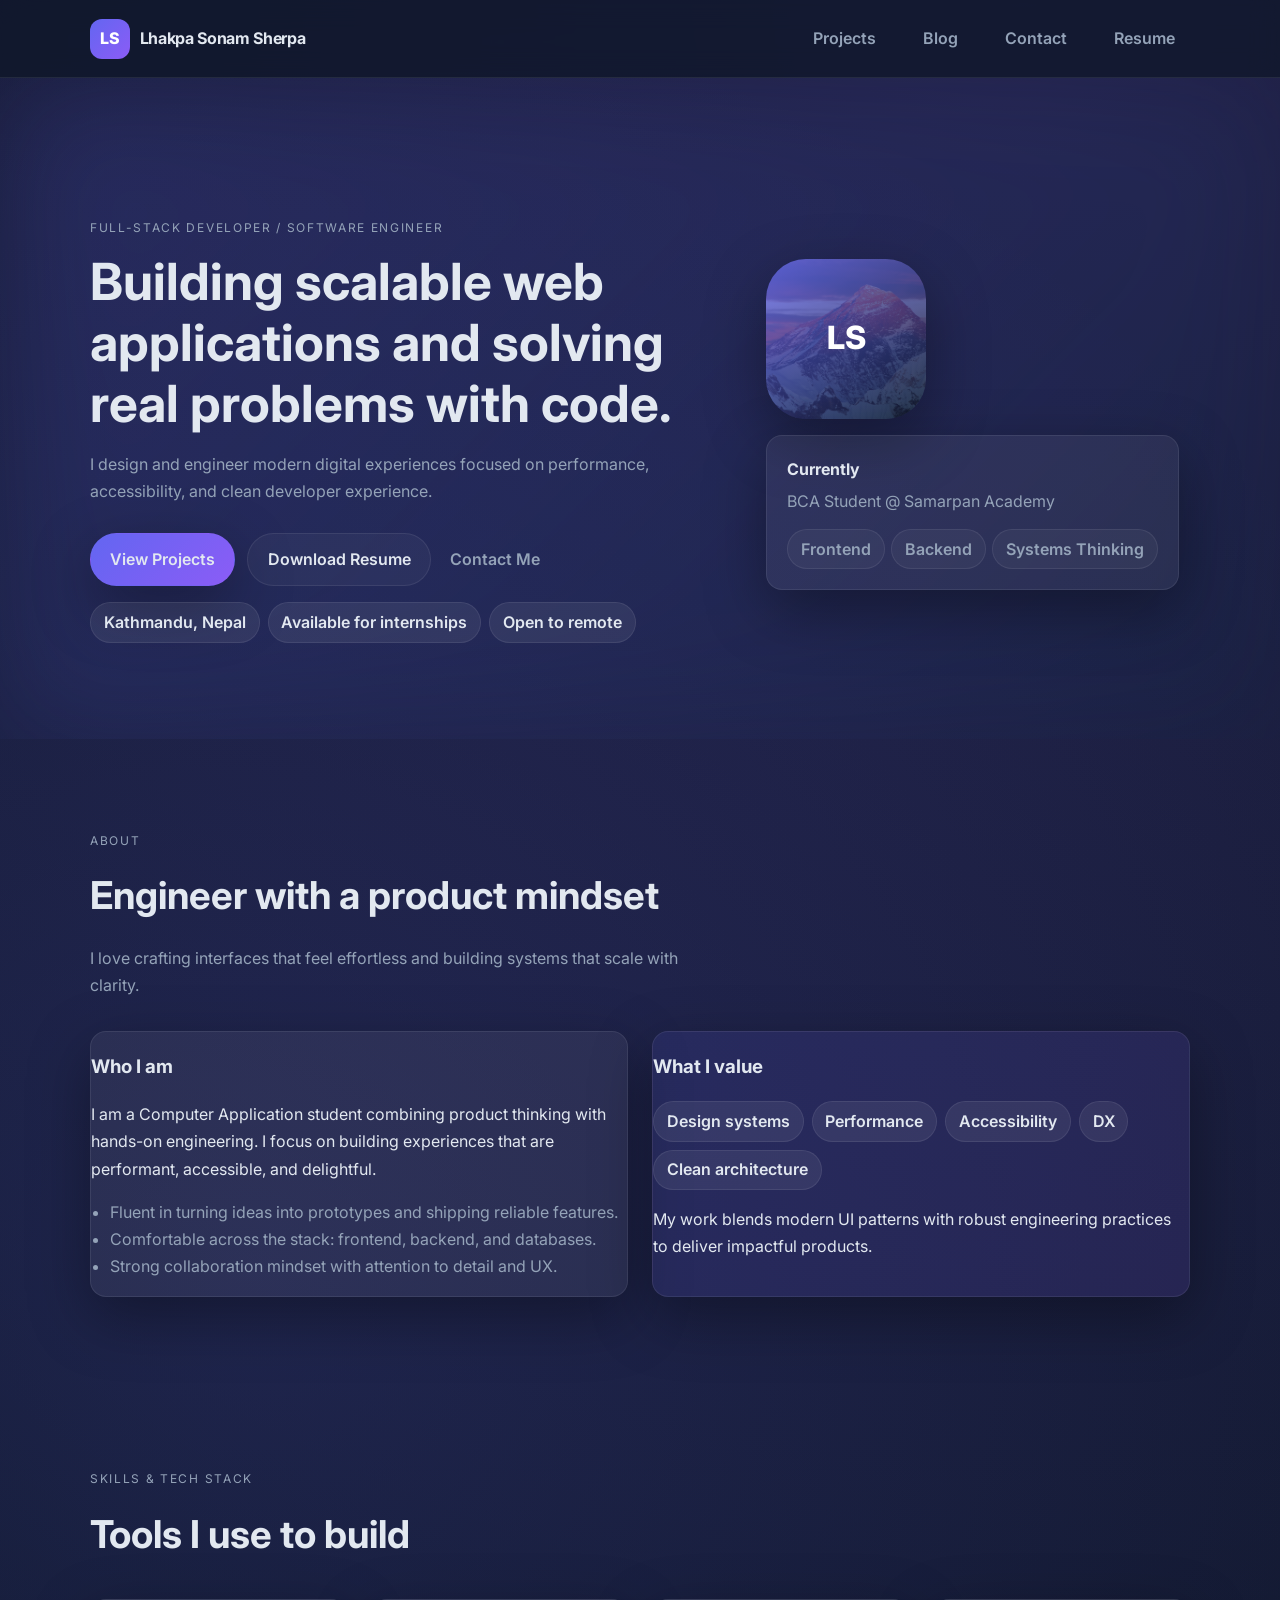
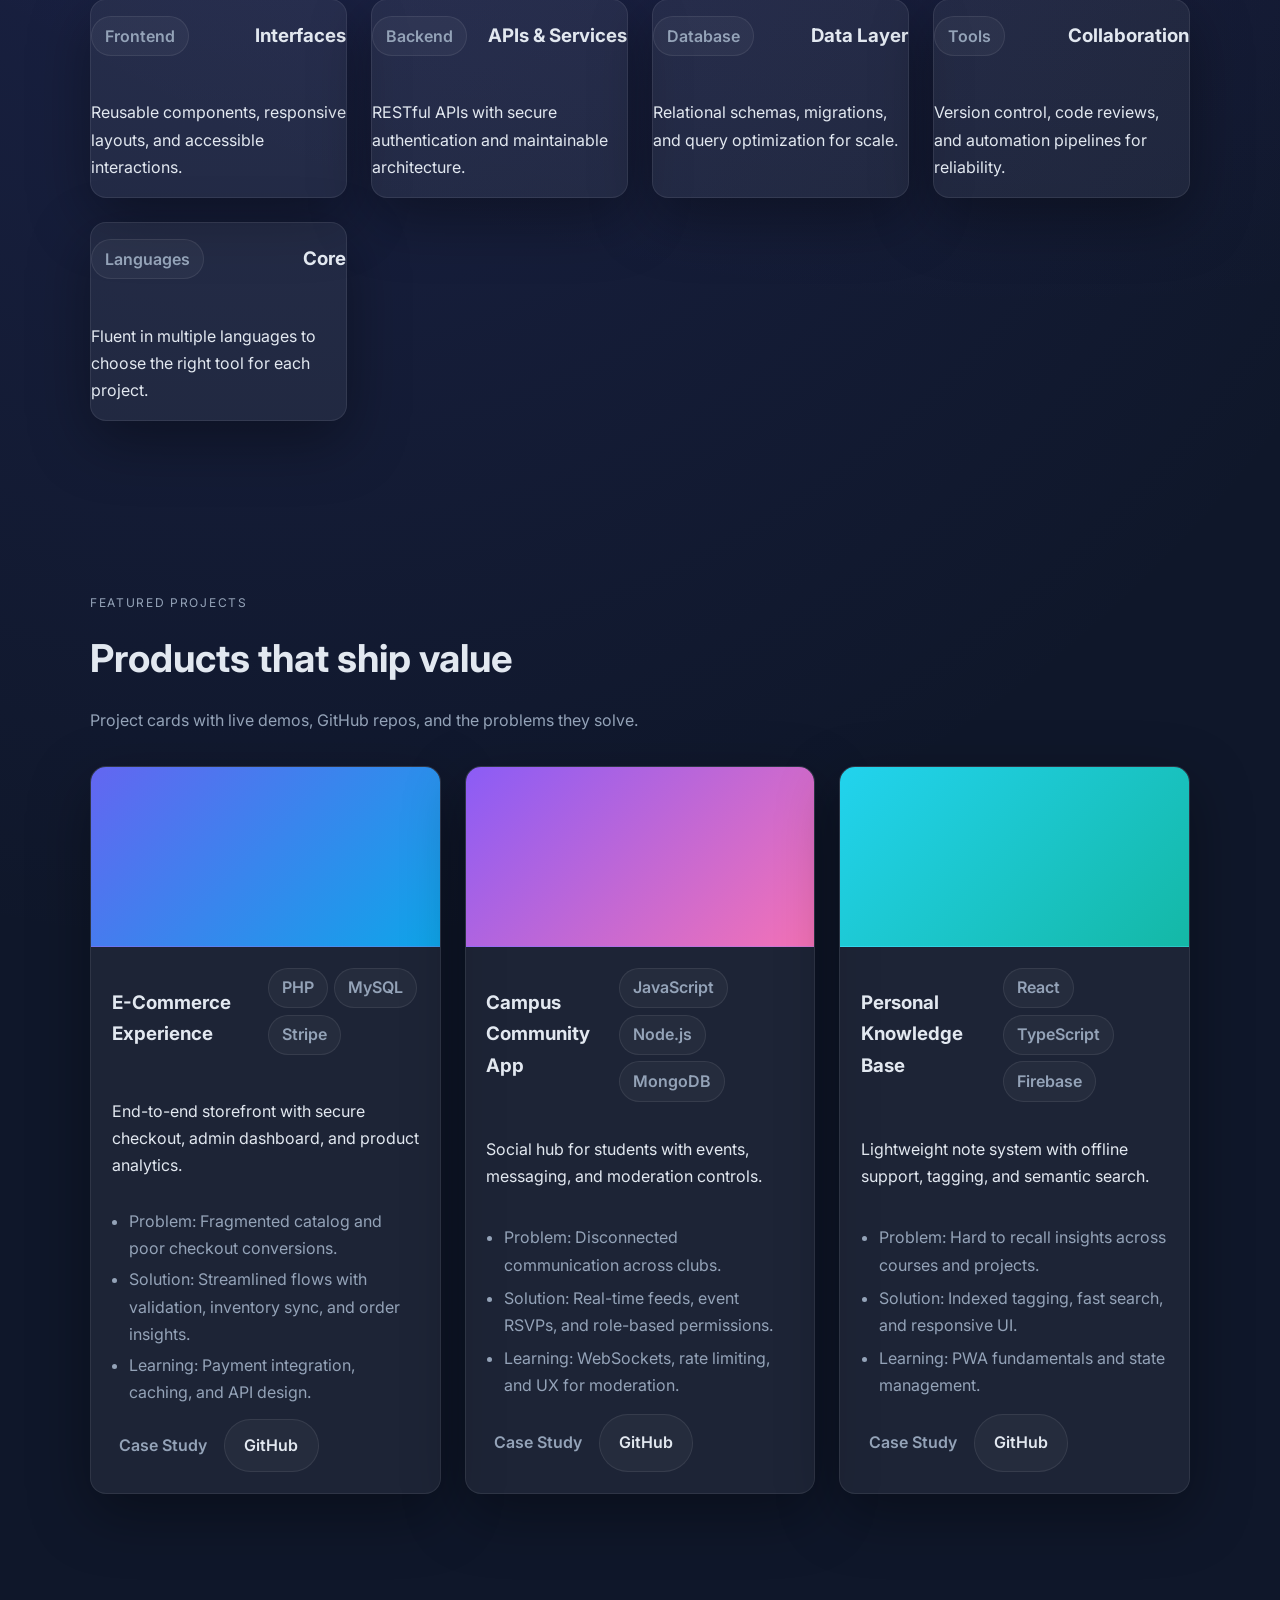
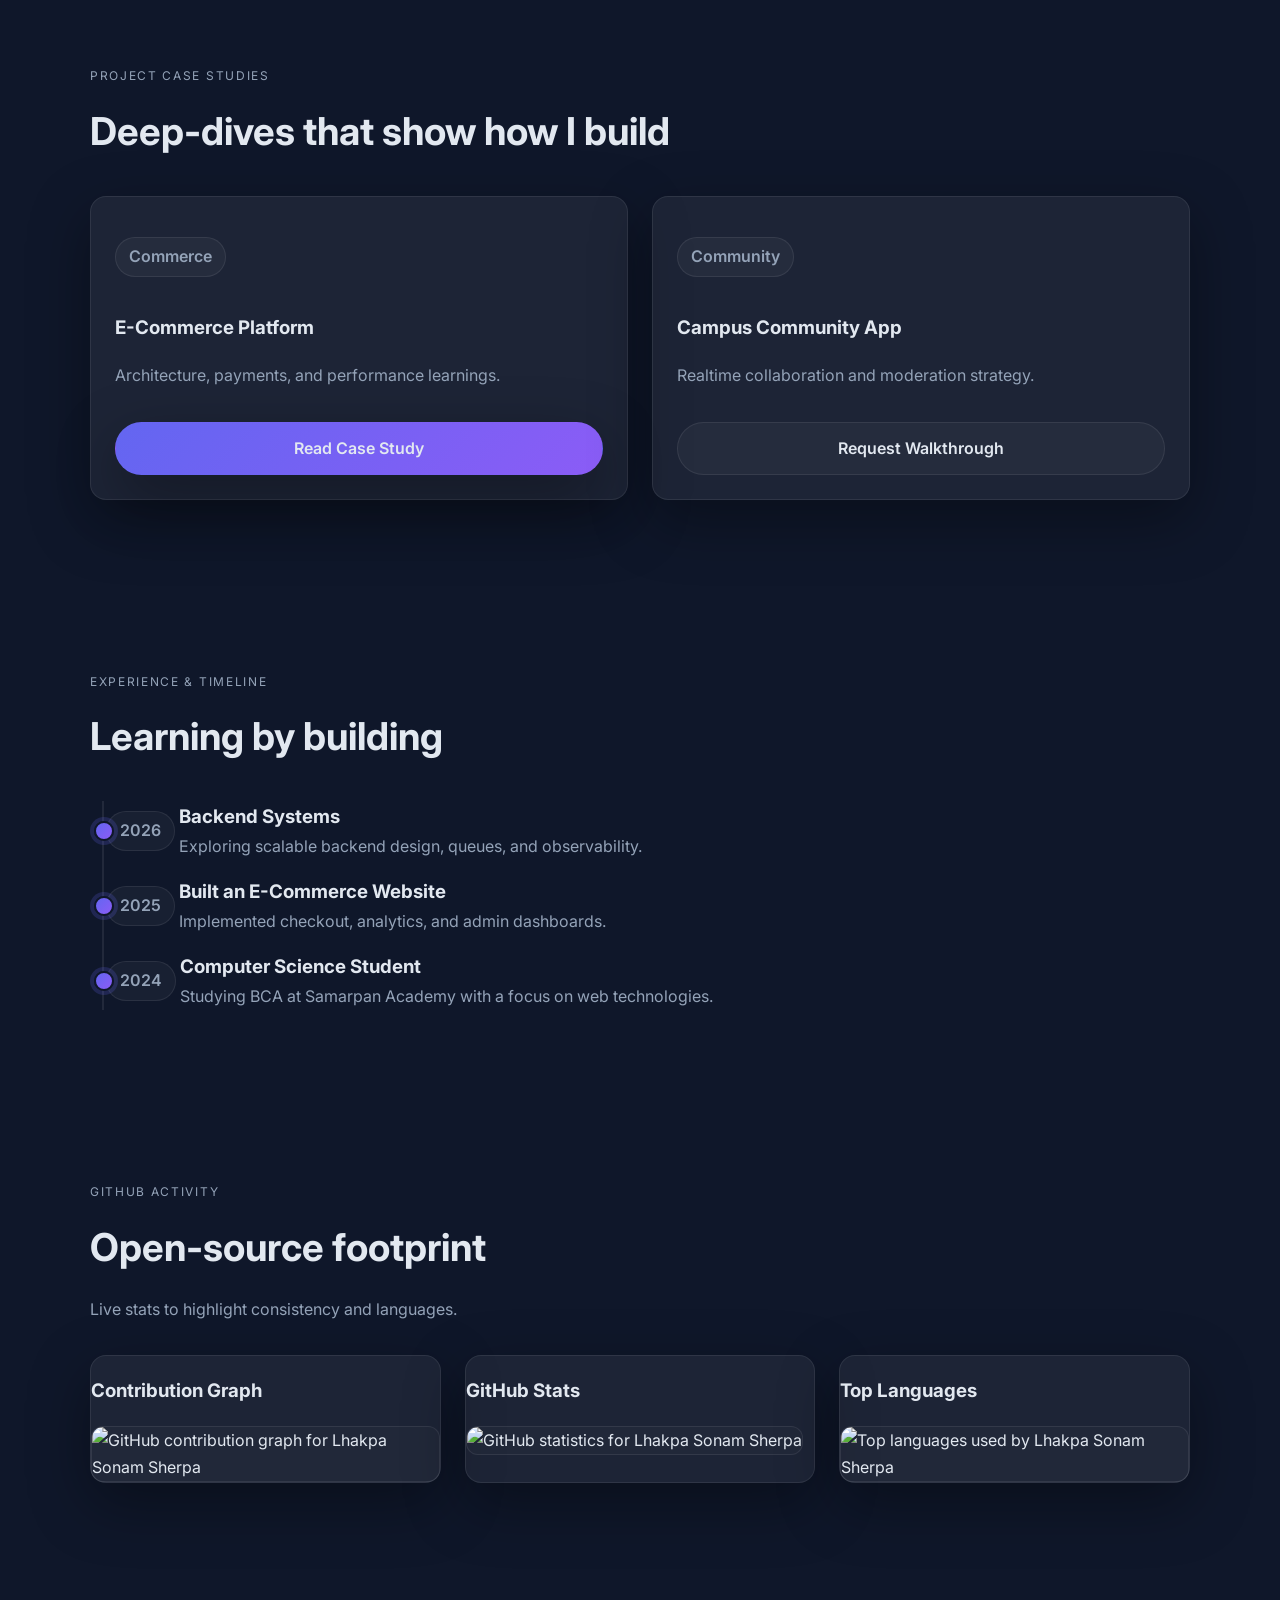
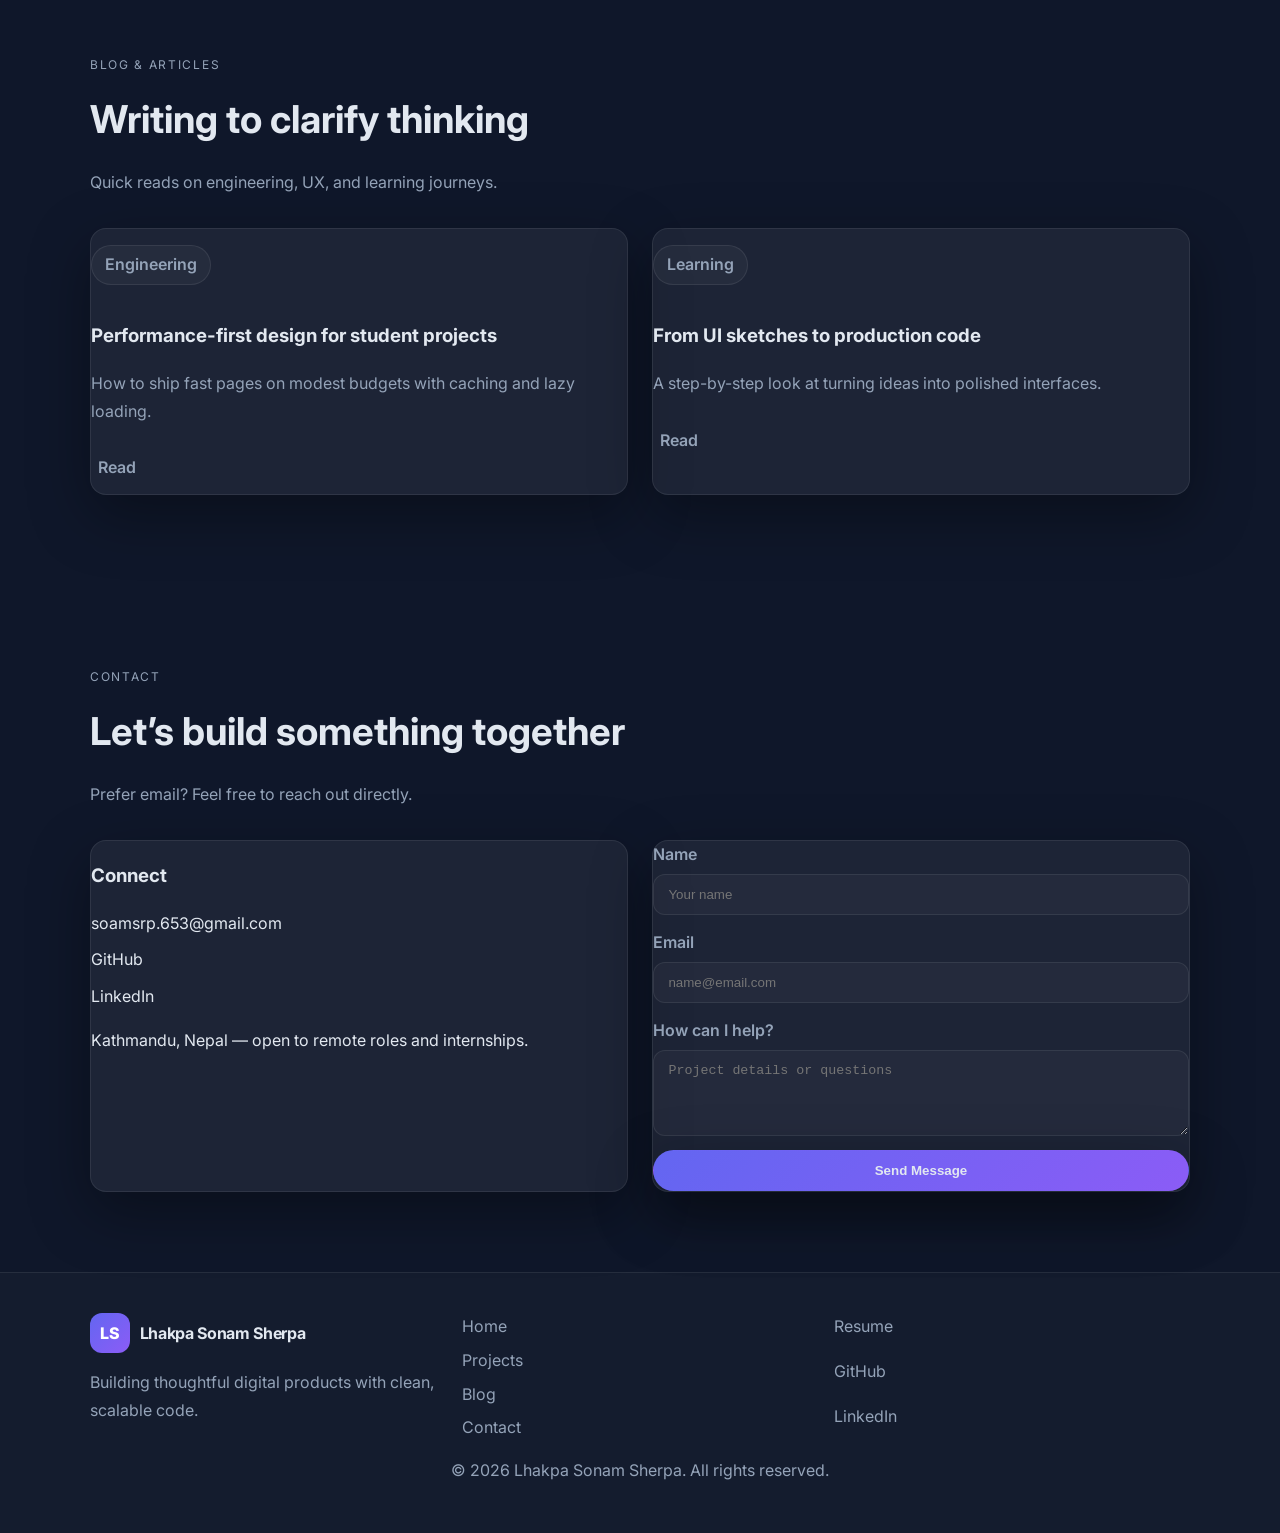
==== commit 1d898918: "feat: redesign portfolio to modern layout Co-authored-by: Lhakpa-Sonam-Sherpa <88940543+Lhakpa-Sonam" ====
--- a/index.html
+++ b/index.html
@@ -1,108 +1,431 @@
-<!DOCTYPE html>
-<html lang="en">
-<head>
-    <meta charset="UTF-8">
-    <meta name="viewport" content="width=device-width, initial-scale=1.0">
-    <title>Lhakpa Sonam Sherpa | Portfolio</title>
-    <meta name="description" content="A minimal portfolio design.">
-    <meta name="robots" content="index,follow">
-    <meta name="author" content="Lhakpa Sonam Sherpa">
-    <meta name="copyright" content="2025 Lhakpa Sonam Sherpa">
-    <meta name="keywords" content="portfolio, web developer, css animation, simple design, minima design, frontend developer">
-    <meta name="rating" content="general">
-    <meta name="distribution" content="global">
-    <link rel="stylesheet" href="style.css">
-</head>
-<body>
-    <nav class="nav">
-        <a href="#home">Home</a>
-        <a href="#about">About</a>
-        <a href="#skills">Skills</a>
-        <a href="#education">Education</a>
-        <a href="#books">Books</a>
-        <a href="#contact">Contact</a>
-    </nav>
+<!DOCTYPE html>
+<html lang="en">
+<head>
+    <meta charset="UTF-8">
+    <meta name="viewport" content="width=device-width, initial-scale=1.0">
+    <title>Lhakpa Sonam Sherpa | Full-Stack Developer</title>
+    <meta name="description" content="Portfolio of Lhakpa Sonam Sherpa — Full-Stack Developer building scalable, performant web experiences.">
+    <meta name="robots" content="index,follow">
+    <meta name="author" content="Lhakpa Sonam Sherpa">
+    <meta name="keywords" content="Full-Stack Developer, Software Engineer, Portfolio, JavaScript, PHP, MySQL, Frontend, Backend">
+    <meta name="theme-color" content="#0F172A">
+    <meta property="og:title" content="Lhakpa Sonam Sherpa | Full-Stack Developer">
+    <meta property="og:description" content="Building scalable web applications and solving real problems with code.">
+    <meta property="og:image" content="images/everestwithoutwatermark.webp">
+    <meta property="og:type" content="website">
+    <meta property="og:url" content="https://lhakpa-sonam-sherpa.github.io">
+    <meta name="twitter:card" content="summary_large_image">
+    <link rel="canonical" href="https://lhakpa-sonam-sherpa.github.io/">
+    <link rel="sitemap" type="application/xml" href="sitemap.xml">
+    <link rel="preconnect" href="https://fonts.googleapis.com">
+    <link rel="preconnect" href="https://fonts.gstatic.com" crossorigin>
+    <link href="https://fonts.googleapis.com/css2?family=Inter:wght@400;500;600;700&display=swap" rel="stylesheet">
+    <link rel="stylesheet" href="https://cdn.jsdelivr.net/gh/devicons/devicon@latest/devicon.min.css">
+    <link rel="stylesheet" href="style.css">
+    <script type="application/ld+json">
+    {
+      "@context": "https://schema.org",
+      "@type": "Person",
+      "name": "Lhakpa Sonam Sherpa",
+      "jobTitle": "Full-Stack Developer",
+      "url": "https://lhakpa-sonam-sherpa.github.io",
+      "image": "images/everestwithoutwatermark.webp",
+      "sameAs": [
+        "https://github.com/Lhakpa-Sonam-Sherpa",
+        "https://www.linkedin.com"
+      ],
+      "address": {
+        "@type": "PostalAddress",
+        "addressLocality": "Kathmandu",
+        "addressCountry": "NP"
+      }
+    }
+    </script>
+</head>
+<body>
+    <header class="site-header">
+        <nav class="nav container">
+            <a class="logo" href="#home" aria-label="Lhakpa Sonam Sherpa home">
+                <span class="logo-mark">LS</span>
+                <span class="logo-text">Lhakpa Sonam Sherpa</span>
+            </a>
+            <div class="nav-links">
+                <a href="#projects">Projects</a>
+                <a href="#blog">Blog</a>
+                <a href="#contact">Contact</a>
+                <a href="resume.pdf" download>Resume</a>
+            </div>
+        </nav>
+    </header>
+
+    <main>
+        <section id="home" class="hero">
+            <div class="container hero__grid">
+                <div class="hero__content">
+                    <p class="eyebrow">Full-Stack Developer / Software Engineer</p>
+                    <h1>Building scalable web applications and solving real problems with code.</h1>
+                    <p class="lede">I design and engineer modern digital experiences focused on performance, accessibility, and clean developer experience.</p>
+                    <div class="hero__actions">
+                        <a class="btn primary" href="#projects">View Projects</a>
+                        <a class="btn ghost" href="resume.pdf" download>Download Resume</a>
+                        <a class="btn text" href="#contact">Contact Me</a>
+                    </div>
+                    <div class="hero__meta">
+                        <span class="pill">Kathmandu, Nepal</span>
+                        <span class="pill">Available for internships</span>
+                        <span class="pill">Open to remote</span>
+                    </div>
+                </div>
+                <div class="hero__visual">
+                    <div class="avatar" role="img" aria-label="Profile avatar">LS</div>
+                    <div class="hero-card glass">
+                        <p class="card-title">Currently</p>
+                        <p class="card-sub">BCA Student @ Samarpan Academy</p>
+                        <div class="pill-list">
+                            <span class="pill subtle">Frontend</span>
+                            <span class="pill subtle">Backend</span>
+                            <span class="pill subtle">Systems Thinking</span>
+                        </div>
+                    </div>
+                </div>
+            </div>
+            <div class="hero__bg"></div>
+        </section>
+
+        <section id="about" class="section container">
+            <div class="section-header">
+                <p class="eyebrow">About</p>
+                <h2>Engineer with a product mindset</h2>
+                <p class="subtle">I love crafting interfaces that feel effortless and building systems that scale with clarity.</p>
+            </div>
+            <div class="about-grid">
+                <div class="card glass">
+                    <h3>Who I am</h3>
+                    <p>I am a Computer Application student combining product thinking with hands-on engineering. I focus on building experiences that are performant, accessible, and delightful.</p>
+                    <ul>
+                        <li>Fluent in turning ideas into prototypes and shipping reliable features.</li>
+                        <li>Comfortable across the stack: frontend, backend, and databases.</li>
+                        <li>Strong collaboration mindset with attention to detail and UX.</li>
+                    </ul>
+                </div>
+                <div class="card glass highlight">
+                    <h3>What I value</h3>
+                    <div class="list-chips">
+                        <span class="pill">Design systems</span>
+                        <span class="pill">Performance</span>
+                        <span class="pill">Accessibility</span>
+                        <span class="pill">DX</span>
+                        <span class="pill">Clean architecture</span>
+                    </div>
+                    <p>My work blends modern UI patterns with robust engineering practices to deliver impactful products.</p>
+                </div>
+            </div>
+        </section>
+
+        <section id="skills" class="section container">
+            <div class="section-header">
+                <p class="eyebrow">Skills &amp; Tech Stack</p>
+                <h2>Tools I use to build</h2>
+            </div>
+            <div class="skills-grid">
+                <div class="card glass">
+                    <div class="card-heading">
+                        <p class="pill subtle">Frontend</p>
+                        <h3>Interfaces</h3>
+                    </div>
+                    <div class="skill-icons">
+                        <i class="devicon-html5-plain colored" aria-hidden="true"></i>
+                        <i class="devicon-css3-plain colored" aria-hidden="true"></i>
+                        <i class="devicon-javascript-plain colored" aria-hidden="true"></i>
+                    </div>
+                    <p>Reusable components, responsive layouts, and accessible interactions.</p>
+                </div>
+                <div class="card glass">
+                    <div class="card-heading">
+                        <p class="pill subtle">Backend</p>
+                        <h3>APIs &amp; Services</h3>
+                    </div>
+                    <div class="skill-icons">
+                        <i class="devicon-php-plain colored" aria-hidden="true"></i>
+                        <i class="devicon-nodejs-plain colored" aria-hidden="true"></i>
+                        <i class="devicon-express-original colored" aria-hidden="true"></i>
+                    </div>
+                    <p>RESTful APIs with secure authentication and maintainable architecture.</p>
+                </div>
+                <div class="card glass">
+                    <div class="card-heading">
+                        <p class="pill subtle">Database</p>
+                        <h3>Data Layer</h3>
+                    </div>
+                    <div class="skill-icons">
+                        <i class="devicon-mysql-plain colored" aria-hidden="true"></i>
+                        <i class="devicon-sqlite-plain colored" aria-hidden="true"></i>
+                    </div>
+                    <p>Relational schemas, migrations, and query optimization for scale.</p>
+                </div>
+                <div class="card glass">
+                    <div class="card-heading">
+                        <p class="pill subtle">Tools</p>
+                        <h3>Collaboration</h3>
+                    </div>
+                    <div class="skill-icons">
+                        <i class="devicon-git-plain colored" aria-hidden="true"></i>
+                        <i class="devicon-github-original colored" aria-hidden="true"></i>
+                        <i class="devicon-vscode-plain colored" aria-hidden="true"></i>
+                    </div>
+                    <p>Version control, code reviews, and automation pipelines for reliability.</p>
+                </div>
+                <div class="card glass">
+                    <div class="card-heading">
+                        <p class="pill subtle">Languages</p>
+                        <h3>Core</h3>
+                    </div>
+                    <div class="skill-icons">
+                        <i class="devicon-c-plain colored" aria-hidden="true"></i>
+                        <i class="devicon-java-plain colored" aria-hidden="true"></i>
+                        <i class="devicon-python-plain colored" aria-hidden="true"></i>
+                    </div>
+                    <p>Fluent in multiple languages to choose the right tool for each project.</p>
+                </div>
+            </div>
+        </section>
+
+        <section id="projects" class="section container">
+            <div class="section-header">
+                <p class="eyebrow">Featured Projects</p>
+                <h2>Products that ship value</h2>
+                <p class="subtle">Project cards with live demos, GitHub repos, and the problems they solve.</p>
+            </div>
+            <div class="project-grid">
+                <article class="project-card glass">
+                    <div class="project-thumb gradient-one"></div>
+                    <div class="project-body">
+                        <div class="project-header">
+                            <h3>E-Commerce Experience</h3>
+                            <div class="pill-list">
+                                <span class="pill subtle">PHP</span>
+                                <span class="pill subtle">MySQL</span>
+                                <span class="pill subtle">Stripe</span>
+                            </div>
+                        </div>
+                        <p>End-to-end storefront with secure checkout, admin dashboard, and product analytics.</p>
+                        <ul class="feature-list">
+                            <li>Problem: Fragmented catalog and poor checkout conversions.</li>
+                            <li>Solution: Streamlined flows with validation, inventory sync, and order insights.</li>
+                            <li>Learning: Payment integration, caching, and API design.</li>
+                        </ul>
+                        <div class="project-links">
+                            <a class="btn text" href="#case-studies">Case Study</a>
+                            <a class="btn ghost" href="https://github.com/Lhakpa-Sonam-Sherpa" target="_blank" rel="noopener">GitHub</a>
+                        </div>
+                    </div>
+                </article>
+                <article class="project-card glass">
+                    <div class="project-thumb gradient-two"></div>
+                    <div class="project-body">
+                        <div class="project-header">
+                            <h3>Campus Community App</h3>
+                            <div class="pill-list">
+                                <span class="pill subtle">JavaScript</span>
+                                <span class="pill subtle">Node.js</span>
+                                <span class="pill subtle">MongoDB</span>
+                            </div>
+                        </div>
+                        <p>Social hub for students with events, messaging, and moderation controls.</p>
+                        <ul class="feature-list">
+                            <li>Problem: Disconnected communication across clubs.</li>
+                            <li>Solution: Real-time feeds, event RSVPs, and role-based permissions.</li>
+                            <li>Learning: WebSockets, rate limiting, and UX for moderation.</li>
+                        </ul>
+                        <div class="project-links">
+                            <a class="btn text" href="#case-studies">Case Study</a>
+                            <a class="btn ghost" href="https://github.com/Lhakpa-Sonam-Sherpa" target="_blank" rel="noopener">GitHub</a>
+                        </div>
+                    </div>
+                </article>
+                <article class="project-card glass">
+                    <div class="project-thumb gradient-three"></div>
+                    <div class="project-body">
+                        <div class="project-header">
+                            <h3>Personal Knowledge Base</h3>
+                            <div class="pill-list">
+                                <span class="pill subtle">React</span>
+                                <span class="pill subtle">TypeScript</span>
+                                <span class="pill subtle">Firebase</span>
+                            </div>
+                        </div>
+                        <p>Lightweight note system with offline support, tagging, and semantic search.</p>
+                        <ul class="feature-list">
+                            <li>Problem: Hard to recall insights across courses and projects.</li>
+                            <li>Solution: Indexed tagging, fast search, and responsive UI.</li>
+                            <li>Learning: PWA fundamentals and state management.</li>
+                        </ul>
+                        <div class="project-links">
+                            <a class="btn text" href="#case-studies">Case Study</a>
+                            <a class="btn ghost" href="https://github.com/Lhakpa-Sonam-Sherpa" target="_blank" rel="noopener">GitHub</a>
+                        </div>
+                    </div>
+                </article>
+            </div>
+        </section>
+
+        <section id="case-studies" class="section container">
+            <div class="section-header">
+                <p class="eyebrow">Project Case Studies</p>
+                <h2>Deep-dives that show how I build</h2>
+            </div>
+            <div class="case-grid">
+                <article class="case-card glass">
+                    <div>
+                        <p class="pill subtle">Commerce</p>
+                        <h3>E-Commerce Platform</h3>
+                        <p class="subtle">Architecture, payments, and performance learnings.</p>
+                    </div>
+                    <a class="btn primary" href="case-studies/ecommerce.html">Read Case Study</a>
+                </article>
+                <article class="case-card glass">
+                    <div>
+                        <p class="pill subtle">Community</p>
+                        <h3>Campus Community App</h3>
+                        <p class="subtle">Realtime collaboration and moderation strategy.</p>
+                    </div>
+                    <a class="btn ghost" href="#contact">Request Walkthrough</a>
+                </article>
+            </div>
+        </section>
+
+        <section id="experience" class="section container">
+            <div class="section-header">
+                <p class="eyebrow">Experience &amp; Timeline</p>
+                <h2>Learning by building</h2>
+            </div>
+            <div class="timeline">
+                <div class="timeline-item">
+                    <span class="pill subtle">2026</span>
+                    <div>
+                        <h3>Backend Systems</h3>
+                        <p>Exploring scalable backend design, queues, and observability.</p>
+                    </div>
+                </div>
+                <div class="timeline-item">
+                    <span class="pill subtle">2025</span>
+                    <div>
+                        <h3>Built an E-Commerce Website</h3>
+                        <p>Implemented checkout, analytics, and admin dashboards.</p>
+                    </div>
+                </div>
+                <div class="timeline-item">
+                    <span class="pill subtle">2024</span>
+                    <div>
+                        <h3>Computer Science Student</h3>
+                        <p>Studying BCA at Samarpan Academy with a focus on web technologies.</p>
+                    </div>
+                </div>
+            </div>
+        </section>
+
+        <section id="github" class="section container">
+            <div class="section-header">
+                <p class="eyebrow">GitHub Activity</p>
+                <h2>Open-source footprint</h2>
+                <p class="subtle">Live stats to highlight consistency and languages.</p>
+            </div>
+            <div class="github-grid">
+                <div class="card glass">
+                    <h3>Contribution Graph</h3>
+                    <img src="https://ghchart.rshah.org/6366F1/Lhakpa-Sonam-Sherpa" loading="lazy" alt="GitHub contribution graph for Lhakpa Sonam Sherpa">
+                </div>
+                <div class="card glass">
+                    <h3>GitHub Stats</h3>
+                    <img src="https://github-readme-stats.vercel.app/api?username=Lhakpa-Sonam-Sherpa&show_icons=true&theme=transparent&title_color=6366F1&icon_color=8B5CF6" loading="lazy" alt="GitHub statistics for Lhakpa Sonam Sherpa">
+                </div>
+                <div class="card glass">
+                    <h3>Top Languages</h3>
+                    <img src="https://github-readme-stats.vercel.app/api/top-langs/?username=Lhakpa-Sonam-Sherpa&layout=compact&theme=transparent&title_color=6366F1" loading="lazy" alt="Top languages used by Lhakpa Sonam Sherpa">
+                </div>
+            </div>
+        </section>
+
+        <section id="blog" class="section container">
+            <div class="section-header">
+                <p class="eyebrow">Blog &amp; Articles</p>
+                <h2>Writing to clarify thinking</h2>
+                <p class="subtle">Quick reads on engineering, UX, and learning journeys.</p>
+            </div>
+            <div class="blog-grid">
+                <article class="card glass">
+                    <p class="pill subtle">Engineering</p>
+                    <h3>Performance-first design for student projects</h3>
+                    <p class="subtle">How to ship fast pages on modest budgets with caching and lazy loading.</p>
+                    <a class="btn text" href="https://github.com/Lhakpa-Sonam-Sherpa" target="_blank" rel="noopener">Read</a>
+                </article>
+                <article class="card glass">
+                    <p class="pill subtle">Learning</p>
+                    <h3>From UI sketches to production code</h3>
+                    <p class="subtle">A step-by-step look at turning ideas into polished interfaces.</p>
+                    <a class="btn text" href="https://github.com/Lhakpa-Sonam-Sherpa" target="_blank" rel="noopener">Read</a>
+                </article>
+            </div>
+        </section>
+
+        <section id="contact" class="section container">
+            <div class="section-header">
+                <p class="eyebrow">Contact</p>
+                <h2>Let’s build something together</h2>
+                <p class="subtle">Prefer email? Feel free to reach out directly.</p>
+            </div>
+            <div class="contact-grid">
+                <div class="card glass">
+                    <h3>Connect</h3>
+                    <div class="contact-links">
+                        <a href="mailto:soamsrp.653@gmail.com">soamsrp.653@gmail.com</a>
+                        <a href="https://github.com/Lhakpa-Sonam-Sherpa" target="_blank" rel="noopener">GitHub</a>
+                        <a href="https://www.linkedin.com" target="_blank" rel="noopener">LinkedIn</a>
+                    </div>
+                    <p>Kathmandu, Nepal — open to remote roles and internships.</p>
+                </div>
+                <form class="card glass contact-form" action="https://formspree.io/f/mzzbwrne" method="POST">
+                    <div class="form-row">
+                        <label for="name">Name</label>
+                        <input id="name" name="name" type="text" placeholder="Your name" required>
+                    </div>
+                    <div class="form-row">
+                        <label for="email">Email</label>
+                        <input id="email" name="_replyto" type="email" placeholder="name@email.com" required>
+                    </div>
+                    <div class="form-row">
+                        <label for="message">How can I help?</label>
+                        <textarea id="message" name="message" rows="4" placeholder="Project details or questions" required></textarea>
+                    </div>
+                    <button class="btn primary" type="submit">Send Message</button>
+                </form>
+            </div>
+        </section>
+    </main>
+
+    <footer class="footer">
+        <div class="container footer__grid">
+            <div>
+                <div class="logo">
+                    <span class="logo-mark">LS</span>
+                    <span class="logo-text">Lhakpa Sonam Sherpa</span>
+                </div>
+                <p class="subtle">Building thoughtful digital products with clean, scalable code.</p>
+            </div>
+            <div class="footer-links">
+                <a href="#home">Home</a>
+                <a href="#projects">Projects</a>
+                <a href="#blog">Blog</a>
+                <a href="#contact">Contact</a>
+            </div>
+            <div class="footer-links">
+                <a href="resume.pdf" download>Resume</a>
+                <a href="https://github.com/Lhakpa-Sonam-Sherpa" target="_blank" rel="noopener">GitHub</a>
+                <a href="https://www.linkedin.com" target="_blank" rel="noopener">LinkedIn</a>
+            </div>
+        </div>
+        <p class="copyright">© 2026 Lhakpa Sonam Sherpa. All rights reserved.</p>
+    </footer>
+</body>
+</html>
 
-    <section id="home" class="hero">
-        <h1>Lhakpa Sonam Sherpa</h1>
-        <p>Student</p>
-    </section>
-
-    <section id="about" class="section">
-        <h2>About Me</h2>
-        <div class="about-content">
-            <p><q>I am currently pursuing my Bachelor's degree in Computer Applicaion (BCA) at <a href="https://www.tuicms.edu.np/">Samarpan Academy</a>.</q></p>
-        </div>
-    </section>
-
-    <section id="skills" class="section">
-        <h2>Technical Skills</h2>
-        <div class="skills-grid">
-            <div class="skill-item">
-                <h3>Programming Languages</h3>
-                <p>Python, C, HTML/CSS</p>
-            </div>
-            <div class="skill-item">
-                <h3>Frameworks & Tools</h3>
-                <p>Git, Visual-Studio Code</p>
-            </div>
-        </div>
-    </section>
-
-    <section id="education" class="section">
-        <h2>Education</h2>
-        <div class="timeline">
-            <div class="timeline-item">
-                <h3>Bachelor in Computer Application</h3>
-                <p><a href="https://www.tuicms.edu.np/">Samarpan Academy</a> ( 2023 - present )</p>
-            </div>
-            <div class="timeline-item">
-                <h3>+2 in Science</h3>
-                <p><a href="https://www.stlawrence.edu.np/">St. Lawrence College</a> (2020-2022)</p>
-            </div>
-            <div class="timeline-item">
-                <h3>Secoandary Education</h3>
-                <p><a href="#education">Shridiwa International School</a> - 2019</p>
-            </div>
-        </div>
-    </section>
-    <section id="books" class="section">
-        <h2>Recent Reads</h2>
-        <div class="books-grid">
-            <div class="book-item">
-                <div class="heading">
-                    <h3>Python Crash Course</h3>
-                </div>
-                <p class="book-meta">by Eric Matthes · Programming</p>
-                <p>A hands-on introduction to Python programming with practical projects.</p>
-            </div>
-            <div class="book-item">
-                    <div class="heading">
-                        <h3>Hands-On Machine Learning</h3>
-                    </div>
-                    <p class="book-meta">by Aurélien Géron · AI/ML</p>
-                    <p>Practical techniques for building intelligent systems with Scikit-Learn and TensorFlow.</p>
-            </div>
-            <div class="book-item">
-                    <div class="heading">
-                        <h3>Clean Code</h3>
-                    </div>
-                    <p class="book-meta">by Robert C. Martin · Software Development</p>
-                    <p>Best practices for writing maintainable and efficient code.</p>
-            </div>
-        </div>
-    </section>    
-
-    <section id="contact" class="section">
-        <h2>Contact</h2>
-        <div class="contact-info">
-            <a href="mailto:soamsrp.653@gmail.com">E-mail</a>
-            <a href="https://github.com/Lhakpa-Sonam-Sherpa">GitHub</a>
-        </div>
-        <p><b>Kathmandu, Nepal</b></p>
-        
-        <p class="copyright"><b>&copy Lhakpa Sonam Sherpa</b></p>
-    </section>
-</body>
-</html>
-
--- a/style.css
+++ b/style.css
@@ -1,317 +1,564 @@
-
-* {
-    margin: 0;
-    padding: 0;
-    box-sizing: border-box;
-    font-family: 'Segoe UI', sans-serif;
-}
-
-html {
-    scroll-behavior: smooth;
-}
-
-body {
-    background: white;
-    color: black;
-    line-height: 1.6;
-}
-
-/* Navigation */
-.nav {
-    position: fixed;
-    top: 0;
-    width: 100%;
-    background: whitesmoke;
-    padding: 1rem 0;
-    text-align: center;
-    box-shadow: 0 2px 8px rgba(0,0,0,0.3);
-    z-index: 100;
-}
-
-.nav a {
-    color: black;
-    text-decoration: none;
-    margin: 0 1.5rem;
-    position: relative;
-    font-weight: 500;
-}
-
-.nav a::after {
-    content: '';
-    position: absolute;
-    width: 0;
-    height: 2px;
-    bottom: -5px;
-    left: 0;
-    background-image: linear-gradient(90deg in oklab, blue, red);
-    transition: width 0.5s linear;
-}
-
-.nav a:hover::after {
-    width: 100%;
-}
-
-/* Hero Section */
-.hero {
-    background-image: linear-gradient(rgba(0, 0, 0, 0.5), rgba(0, 0, 0, 0.5)), url("images/everestwithoutwatermark.webp");
-    background-size: cover;
-    background-repeat: no-repeat;
-    background-position: center;
-    color: white;
-    text-shadow: 0 0 4px black;
-    text-align: center;
-    padding: 12rem 2rem 8rem;
-    position: relative;
-}
-
-.hero h1 {
-    font-size: 4rem;
-    letter-spacing: -3px;
-    margin-bottom: 1rem;
-    animation: fadeIn 1s ease-out;
-}
-
-.hero p {
-    font-size: 1.2rem;
-    opacity: 0.8;
-    
-    max-width: 600px;
-    margin: 0 auto;
-}
-
-/* Section Common Styles */
-.section {
-    padding: 4rem 2rem;
-    max-width: 1000px;
-    margin: 0 auto;
-}
-
-.section h2 {
-    font-size: 2.5rem;
-    margin-bottom: 3rem;
-    position: relative;
-    padding-bottom: 1rem;
-}
-
-.section h2::after {
-    content: '';
-    position: absolute;
-    width: 60px;
-    height: 3px;
-    background: black;
-    bottom: 0;
-    left: 0;
-}
-
-/* About Section */
-.about-content {
-    display: grid;
-    place-items: center;
-    font-size: 1.1rem;
-    line-height: 1.8;
-    max-width: 100%;
-}
-
-.about-content p{
-    text-align: left;
-    max-width: 700px;
-}
-
-.about-content a{
-    text-decoration: underline;
-    text-decoration-color: transparent;
-    font-size: 1.2rem;
-    color: red;
-    transition: text-decoration .2s ease-in;
-}
-.about-content a:hover{
-    text-decoration-color: red;
-}
-
-/* Skills Grid */
-.skills-grid {
-    display: grid;
-    grid-template-columns: repeat(auto-fit, minmax(250px, 1fr));
-    gap: 2rem;
-    margin-top: 2rem;
-}
-
-.skill-item {
-    padding: 1.5rem;
-    border: 2px solid transparent;
-    background-color: #222;
-    color: #f0f0f0;
-    border-radius: .2rem;
-    transition: transform 0.3s ease;
-}
-
-.skill-item:hover {
-    transform: translateY(-5px);
-}
-
-/* Education Timeline */
-.timeline {
-    border-left: 4px solid black;
-    padding-left: 2rem;
-    margin-left: 1rem;
-}
-
-.timeline-item::before {
-    content: '';
-    position: absolute;
-    width: 16px;
-    height: 15px;
-    background: black;
-    left: -2.6rem;
-    top: 0.5rem;
-    border-radius: 50%;
-}
-
-.timeline-item {
-    margin-bottom: 3rem;
-    position: relative;
-}
-
-.timeline-item a{
-    text-decoration: underline;
-    text-decoration-color: transparent;
-    font-size: 1.2rem;
-    color: red;
-    transition: text-decoration .2s ease-in;
-}
-.timeline-item a:hover{
-    text-decoration-color: red;
-}
-
-/* Books Section */
-.books-grid {
-    display: grid;
-    grid-template-columns: repeat(auto-fit, minmax(280px, 1fr));
-    gap: 2rem;
-    margin-top: 2rem;
-
-}
-
-
-
-.book-item {
-    color: #f0f0f0;
-    background-color: #222;
-    padding: 1.5rem;
-    text-align: left;
-    position: relative;
-    background-size: cover;
-    background-repeat: no-repeat;
-    background-position: center;
-    border: 4px solid transparent;
-    border-radius: .2rem;
-    transition: transform, 0.5s ease;
-}
-.book-item::after{
-    content: "";
-    position: absolute;
-    left: 1rem;
-    top: 0;
-    border-top: 1rem solid whitesmoke;
-    border-right: .5rem solid whitesmoke;
-    border-bottom: .5rem solid #222;
-    border-left: .5rem solid whitesmoke;
-
-}
-.book-item:hover {
-    transform: translateY(-5px);
-}
-.book-item .heading{
-    height: 30%;
-    display: block;
-}
-.book-item p{
-    font-weight: bold;
-}
-
-.book-meta {
-    margin-top: 1rem;
-    font-size: 0.9rem;
-    opacity: 0.8;
-}
-
-
-/* Contact Section */        /* Contact Section */
-#contact{
-    width: 100%;
-    display: flex;
-    flex-direction: column;
-    justify-content: flex-start;
-}
-
-        .contact-info {
-            margin: 1.2rem 0 2rem 0;
-            display: flex;
-            align-items: flex-start;
-            font-size: 1.1rem;
-        }
-
-        .contact-info a{
-            color: #222;
-            margin: 10px;
-            padding: 0 .5rem;
-            font-weight: bold;
-            text-align: center;
-            margin-bottom: .5rem;
-            text-decoration: none;
-            border-radius: .5rem;
-            border: .1rem solid transparent;
-            transition: border.7s;
-        }
-        .contact-info a:hover:after{
-            opacity: 1;
-        }
-        .contact-info a:hover{ 
-            border: .1rem solid black;
-        }
-        .copyright{
-            color: #333;
-            margin-left: -1.2rem;
-        }   
-/* Animations */
-@keyframes fadeIn {
-    from { opacity: 0; transform: translateY(20px); }
-    to { opacity: 1; transform: translateY(0); }
-}
-
-/* Responsive Design */
-@media (max-width: 768px) {
-    .hero h1 {
-        font-size: 2.5rem;
-    }
-    
-    .nav a {
-        margin: 0 0.8rem;
-        font-size: 0.9rem;
-    }
-
-    .section {
-        padding: 3rem 1.5rem;
-    }
-
-    .skills-grid {
-        grid-template-columns: 1fr;
-    }
-}
-@media (max-width: 768px) {
-    .nav a {
-        margin: 0 0.5rem;
-        font-size: 0.8rem;
-    }
-}
-@media (max-width: 768px) {
-    .skills-grid, .books-grid {
-        grid-template-columns: 1fr;
-    }
-}
-@media (max-width: 768px) {
-    .section {
-        padding: 2rem 1rem;
-    }
-}
-
+:root {
+    --bg: #0F172A;
+    --surface: rgba(255, 255, 255, 0.03);
+    --card: rgba(255, 255, 255, 0.06);
+    --primary: #6366F1;
+    --secondary: #8B5CF6;
+    --text: #E2E8F0;
+    --muted: #94A3B8;
+    --border: rgba(255, 255, 255, 0.08);
+    --radius: 16px;
+    --shadow: 0 20px 60px rgba(0, 0, 0, 0.35);
+}
+
+* {
+    box-sizing: border-box;
+}
+
+html {
+    scroll-behavior: smooth;
+}
+
+body {
+    margin: 0;
+    font-family: 'Inter', system-ui, -apple-system, sans-serif;
+    background: radial-gradient(circle at 20% 20%, rgba(99,102,241,0.15), transparent 25%),
+                radial-gradient(circle at 80% 0%, rgba(139,92,246,0.16), transparent 30%),
+                var(--bg);
+    color: var(--text);
+    line-height: 1.7;
+    -webkit-font-smoothing: antialiased;
+}
+
+a {
+    color: inherit;
+    text-decoration: none;
+}
+
+.container {
+    width: min(1100px, 90%);
+    margin: 0 auto;
+}
+
+.site-header {
+    position: sticky;
+    top: 0;
+    z-index: 10;
+    background: rgba(15, 23, 42, 0.75);
+    backdrop-filter: blur(14px);
+    border-bottom: 1px solid var(--border);
+}
+
+.nav {
+    display: flex;
+    align-items: center;
+    justify-content: space-between;
+    padding: 1rem 0;
+}
+
+.logo {
+    display: inline-flex;
+    align-items: center;
+    gap: 0.6rem;
+    font-weight: 700;
+    letter-spacing: -0.02em;
+}
+
+.logo-mark {
+    background: linear-gradient(135deg, var(--primary), var(--secondary));
+    color: white;
+    width: 40px;
+    height: 40px;
+    display: inline-flex;
+    align-items: center;
+    justify-content: center;
+    border-radius: 12px;
+    font-weight: 800;
+}
+
+.nav-links {
+    display: flex;
+    gap: 1rem;
+    align-items: center;
+}
+
+.nav-links a {
+    padding: 0.5rem 0.9rem;
+    border-radius: 999px;
+    color: var(--muted);
+    font-weight: 600;
+    transition: color 0.2s ease, background 0.2s ease, border-color 0.2s ease;
+    border: 1px solid transparent;
+}
+
+.nav-links a:hover {
+    color: var(--text);
+    border-color: var(--border);
+    background: rgba(255, 255, 255, 0.04);
+}
+
+.hero {
+    position: relative;
+    padding: 8rem 0 6rem;
+    overflow: hidden;
+}
+
+.hero__bg {
+    position: absolute;
+    inset: 0;
+    background: linear-gradient(135deg, rgba(99,102,241,0.18), rgba(8,47,73,0.15));
+    filter: blur(60px);
+    z-index: -1;
+}
+
+.hero__grid {
+    display: grid;
+    grid-template-columns: 1.2fr 0.8fr;
+    gap: 2.5rem;
+    align-items: center;
+}
+
+.hero__content h1 {
+    margin: 0.5rem 0 1rem;
+    font-size: clamp(2rem, 5vw, 3.2rem);
+    line-height: 1.2;
+}
+
+.eyebrow {
+    text-transform: uppercase;
+    letter-spacing: 0.14em;
+    font-size: 0.75rem;
+    color: var(--muted);
+}
+
+.lede {
+    color: var(--muted);
+    max-width: 640px;
+}
+
+.hero__actions {
+    display: flex;
+    flex-wrap: wrap;
+    gap: 0.75rem;
+    margin: 1.75rem 0 1rem;
+}
+
+.btn {
+    display: inline-flex;
+    align-items: center;
+    justify-content: center;
+    gap: 0.4rem;
+    padding: 0.75rem 1.2rem;
+    border-radius: 999px;
+    border: 1px solid transparent;
+    font-weight: 600;
+    color: var(--text);
+    transition: transform 0.2s ease, box-shadow 0.2s ease, border-color 0.2s ease, background 0.2s ease;
+}
+
+.btn.primary {
+    background: linear-gradient(135deg, var(--primary), var(--secondary));
+    box-shadow: var(--shadow);
+}
+
+.btn.ghost {
+    background: rgba(255, 255, 255, 0.04);
+    border-color: var(--border);
+}
+
+.btn.text {
+    padding-inline: 0.4rem;
+    color: var(--muted);
+}
+
+.btn:hover {
+    transform: translateY(-2px);
+    border-color: rgba(255, 255, 255, 0.2);
+}
+
+.hero__meta {
+    display: flex;
+    flex-wrap: wrap;
+    gap: 0.5rem;
+    margin-top: 0.75rem;
+}
+
+.pill {
+    display: inline-flex;
+    align-items: center;
+    gap: 0.35rem;
+    padding: 0.35rem 0.8rem;
+    border-radius: 999px;
+    background: rgba(255, 255, 255, 0.07);
+    border: 1px solid var(--border);
+    color: var(--text);
+    font-weight: 600;
+}
+
+.pill.subtle {
+    background: rgba(255, 255, 255, 0.04);
+    color: var(--muted);
+}
+
+.hero__visual {
+    display: grid;
+    gap: 1rem;
+    justify-items: start;
+}
+
+.avatar {
+    width: 160px;
+    height: 160px;
+    border-radius: 40px;
+    background: linear-gradient(145deg, rgba(99,102,241,0.8), rgba(15,23,42,0.8)), url("images/everestwithoutwatermark.webp") center/cover no-repeat;
+    display: grid;
+    place-items: center;
+    font-size: 2rem;
+    font-weight: 800;
+    color: #fff;
+    box-shadow: var(--shadow);
+}
+
+.hero-card {
+    padding: 1.25rem;
+    border-radius: var(--radius);
+}
+
+.glass {
+    background: var(--card);
+    border: 1px solid var(--border);
+    box-shadow: var(--shadow);
+    border-radius: var(--radius);
+}
+
+.card-title {
+    margin: 0;
+    font-weight: 700;
+}
+
+.card-sub {
+    margin: 0.3rem 0 0.9rem;
+    color: var(--muted);
+}
+
+.pill-list {
+    display: flex;
+    flex-wrap: wrap;
+    gap: 0.4rem;
+}
+
+.section {
+    padding: 5rem 0;
+}
+
+.section-header {
+    margin-bottom: 2rem;
+}
+
+.section-header h2 {
+    margin: 0.3rem 0 0.6rem;
+    font-size: clamp(1.6rem, 3vw, 2.4rem);
+}
+
+.section-header .subtle {
+    color: var(--muted);
+    max-width: 620px;
+}
+
+.about-grid,
+.skills-grid,
+.project-grid,
+.case-grid,
+.github-grid,
+.blog-grid,
+.contact-grid {
+    display: grid;
+    gap: 1.5rem;
+}
+
+.about-grid {
+    grid-template-columns: repeat(auto-fit, minmax(280px, 1fr));
+}
+
+.card.highlight {
+    background: linear-gradient(135deg, rgba(99, 102, 241, 0.12), rgba(139, 92, 246, 0.12));
+}
+
+.about-grid ul {
+    padding-left: 1.2rem;
+    color: var(--muted);
+}
+
+.list-chips {
+    display: flex;
+    flex-wrap: wrap;
+    gap: 0.5rem;
+    margin: 0.5rem 0 1rem;
+}
+
+.skills-grid {
+    grid-template-columns: repeat(auto-fit, minmax(240px, 1fr));
+}
+
+.card-heading {
+    display: flex;
+    align-items: center;
+    justify-content: space-between;
+    margin-bottom: 0.7rem;
+}
+
+.skill-icons {
+    display: flex;
+    gap: 0.6rem;
+    font-size: 1.8rem;
+    margin-bottom: 0.6rem;
+}
+
+.project-grid {
+    grid-template-columns: repeat(auto-fit, minmax(290px, 1fr));
+}
+
+.project-card {
+    overflow: hidden;
+    display: grid;
+    grid-template-rows: 180px 1fr;
+    transition: transform 0.3s ease, box-shadow 0.3s ease;
+}
+
+.project-card:hover {
+    transform: translateY(-6px);
+    box-shadow: 0 25px 70px rgba(0, 0, 0, 0.45);
+}
+
+.project-thumb {
+    width: 100%;
+    border-bottom: 1px solid var(--border);
+}
+
+.gradient-one {
+    background: linear-gradient(135deg, #6366F1, #0EA5E9);
+}
+
+.gradient-two {
+    background: linear-gradient(135deg, #8B5CF6, #F472B6);
+}
+
+.gradient-three {
+    background: linear-gradient(135deg, #22D3EE, #14B8A6);
+}
+
+.project-body {
+    padding: 1.3rem;
+    display: grid;
+    gap: 0.8rem;
+}
+
+.project-header {
+    display: flex;
+    align-items: flex-start;
+    justify-content: space-between;
+    gap: 0.5rem;
+}
+
+.feature-list {
+    padding-left: 1.1rem;
+    margin: 0;
+    color: var(--muted);
+    display: grid;
+    gap: 0.25rem;
+}
+
+.project-links {
+    display: flex;
+    flex-wrap: wrap;
+    gap: 0.6rem;
+}
+
+.case-grid {
+    grid-template-columns: repeat(auto-fit, minmax(260px, 1fr));
+}
+
+.case-card {
+    padding: 1.5rem;
+    display: grid;
+    gap: 1rem;
+    align-content: space-between;
+}
+
+.timeline {
+    display: grid;
+    gap: 1rem;
+    position: relative;
+}
+
+.timeline::before {
+    content: '';
+    position: absolute;
+    left: 12px;
+    top: 0;
+    bottom: 0;
+    width: 2px;
+    background: var(--border);
+}
+
+.timeline-item {
+    display: grid;
+    gap: 0.3rem;
+    grid-template-columns: auto 1fr;
+    align-items: center;
+    padding-left: 1rem;
+    position: relative;
+}
+
+.timeline-item::before {
+    content: '';
+    position: absolute;
+    left: 4px;
+    width: 16px;
+    height: 16px;
+    background: linear-gradient(135deg, var(--primary), var(--secondary));
+    border-radius: 50%;
+    border: 2px solid var(--bg);
+    box-shadow: 0 0 0 4px rgba(99, 102, 241, 0.2);
+}
+
+.timeline-item h3 {
+    margin: 0;
+}
+
+.timeline-item p {
+    margin: 0;
+    color: var(--muted);
+}
+
+.github-grid {
+    grid-template-columns: repeat(auto-fit, minmax(260px, 1fr));
+}
+
+.github-grid img {
+    width: 100%;
+    border-radius: 12px;
+    border: 1px solid var(--border);
+    background: rgba(255, 255, 255, 0.02);
+}
+
+.blog-grid {
+    grid-template-columns: repeat(auto-fit, minmax(260px, 1fr));
+}
+
+.contact-grid {
+    grid-template-columns: repeat(auto-fit, minmax(280px, 1fr));
+}
+
+.contact-links {
+    display: grid;
+    gap: 0.5rem;
+    margin: 0.5rem 0 1rem;
+}
+
+.contact-links a {
+    color: var(--text);
+    display: inline-flex;
+    width: fit-content;
+    border-bottom: 1px solid transparent;
+    transition: border-color 0.2s ease;
+}
+
+.contact-links a:hover {
+    border-color: var(--primary);
+}
+
+.contact-form {
+    display: grid;
+    gap: 0.9rem;
+}
+
+.form-row {
+    display: grid;
+    gap: 0.35rem;
+}
+
+.form-row label {
+    color: var(--muted);
+    font-weight: 600;
+}
+
+.form-row input,
+.form-row textarea {
+    border-radius: 12px;
+    padding: 0.75rem 0.9rem;
+    border: 1px solid var(--border);
+    background: rgba(255, 255, 255, 0.03);
+    color: var(--text);
+}
+
+.form-row input:focus,
+.form-row textarea:focus {
+    outline: 2px solid var(--primary);
+}
+
+.footer {
+    padding: 2.5rem 0 2rem;
+    border-top: 1px solid var(--border);
+    background: rgba(255, 255, 255, 0.02);
+}
+
+.footer__grid {
+    display: grid;
+    grid-template-columns: repeat(auto-fit, minmax(220px, 1fr));
+    gap: 1rem;
+}
+
+.footer-links {
+    display: grid;
+    gap: 0.4rem;
+}
+
+.footer-links a {
+    color: var(--muted);
+}
+
+.footer-links a:hover {
+    color: var(--text);
+}
+
+.copyright {
+    text-align: center;
+    color: var(--muted);
+    margin-top: 1rem;
+}
+
+.subtle {
+    color: var(--muted);
+}
+
+@media (max-width: 900px) {
+    .nav {
+        gap: 1rem;
+        flex-wrap: wrap;
+    }
+
+    .hero__grid {
+        grid-template-columns: 1fr;
+    }
+
+    .hero__visual {
+        grid-template-columns: repeat(auto-fit, minmax(200px, 1fr));
+    }
+}
+
+@media (max-width: 640px) {
+    .nav-links {
+        width: 100%;
+        justify-content: flex-start;
+        flex-wrap: wrap;
+    }
+
+    .hero {
+        padding-top: 6rem;
+    }
+
+    .project-card {
+        grid-template-rows: 160px 1fr;
+    }
+}
